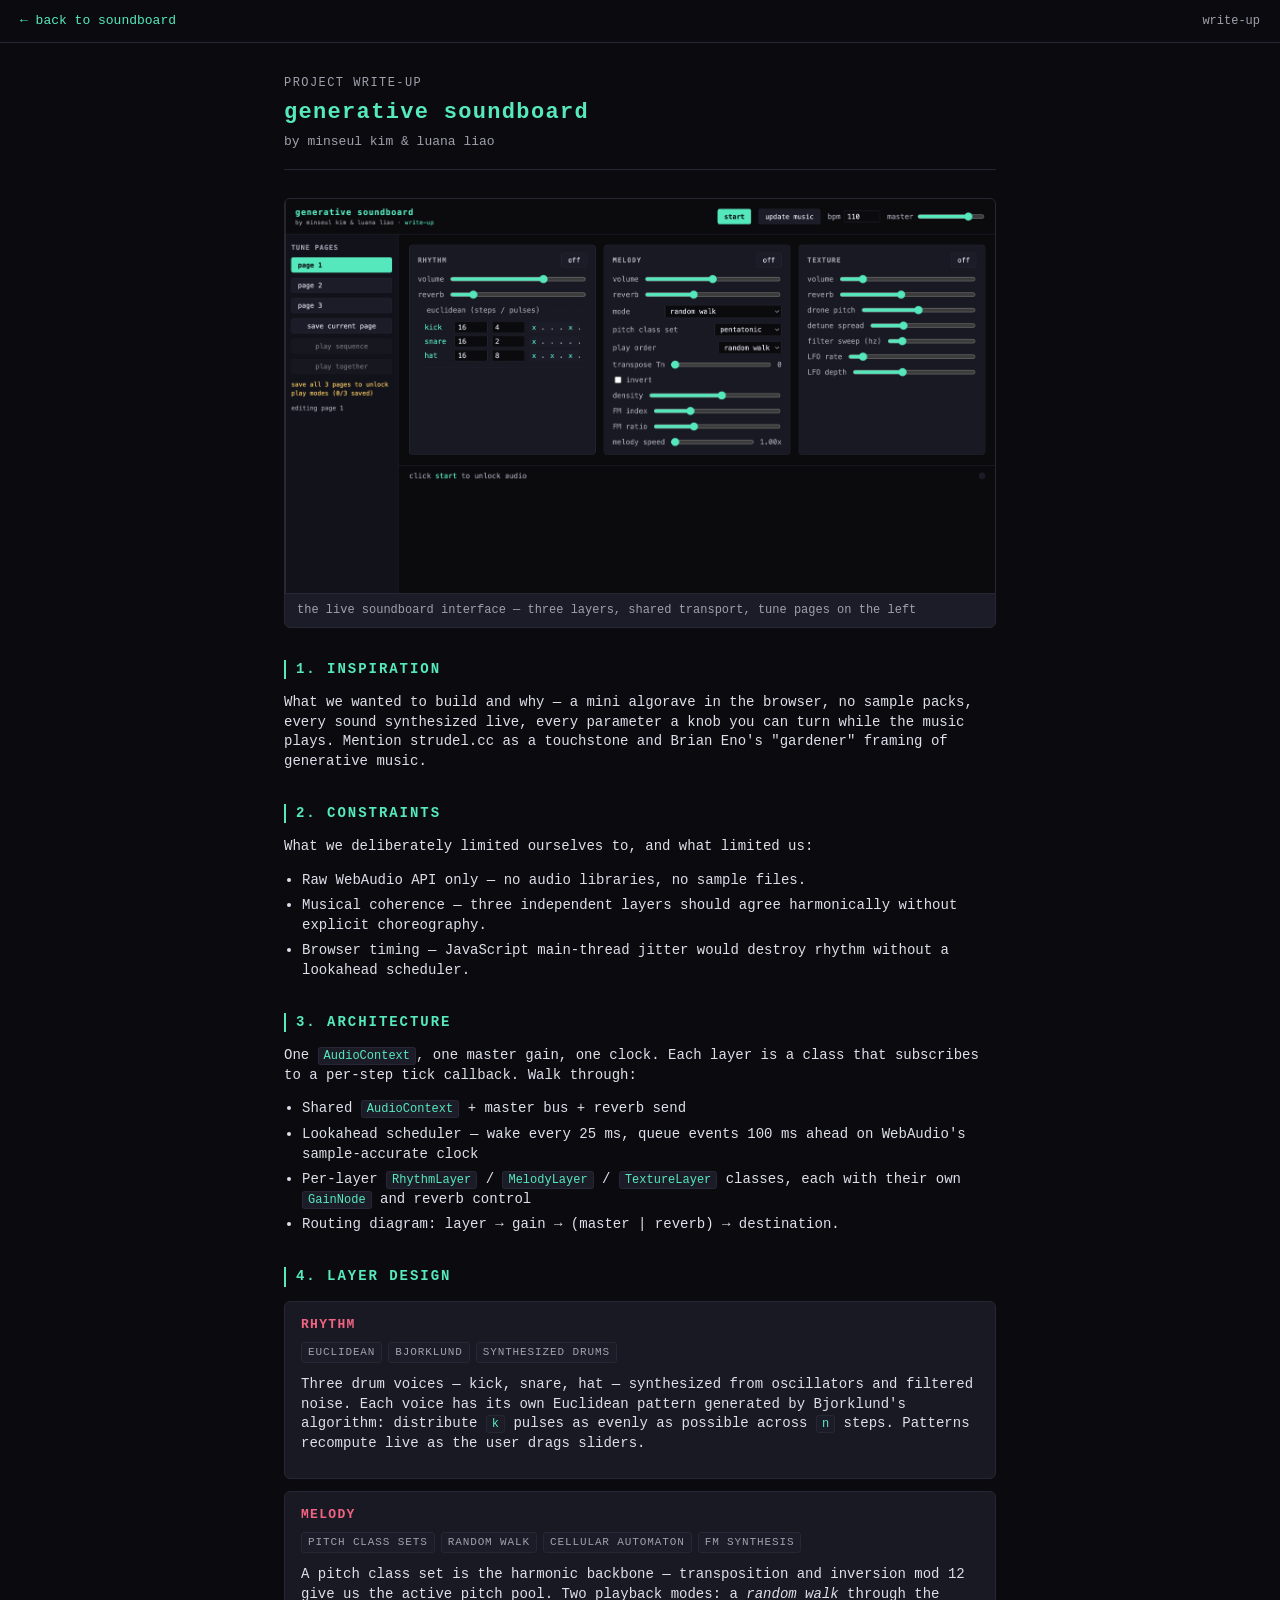
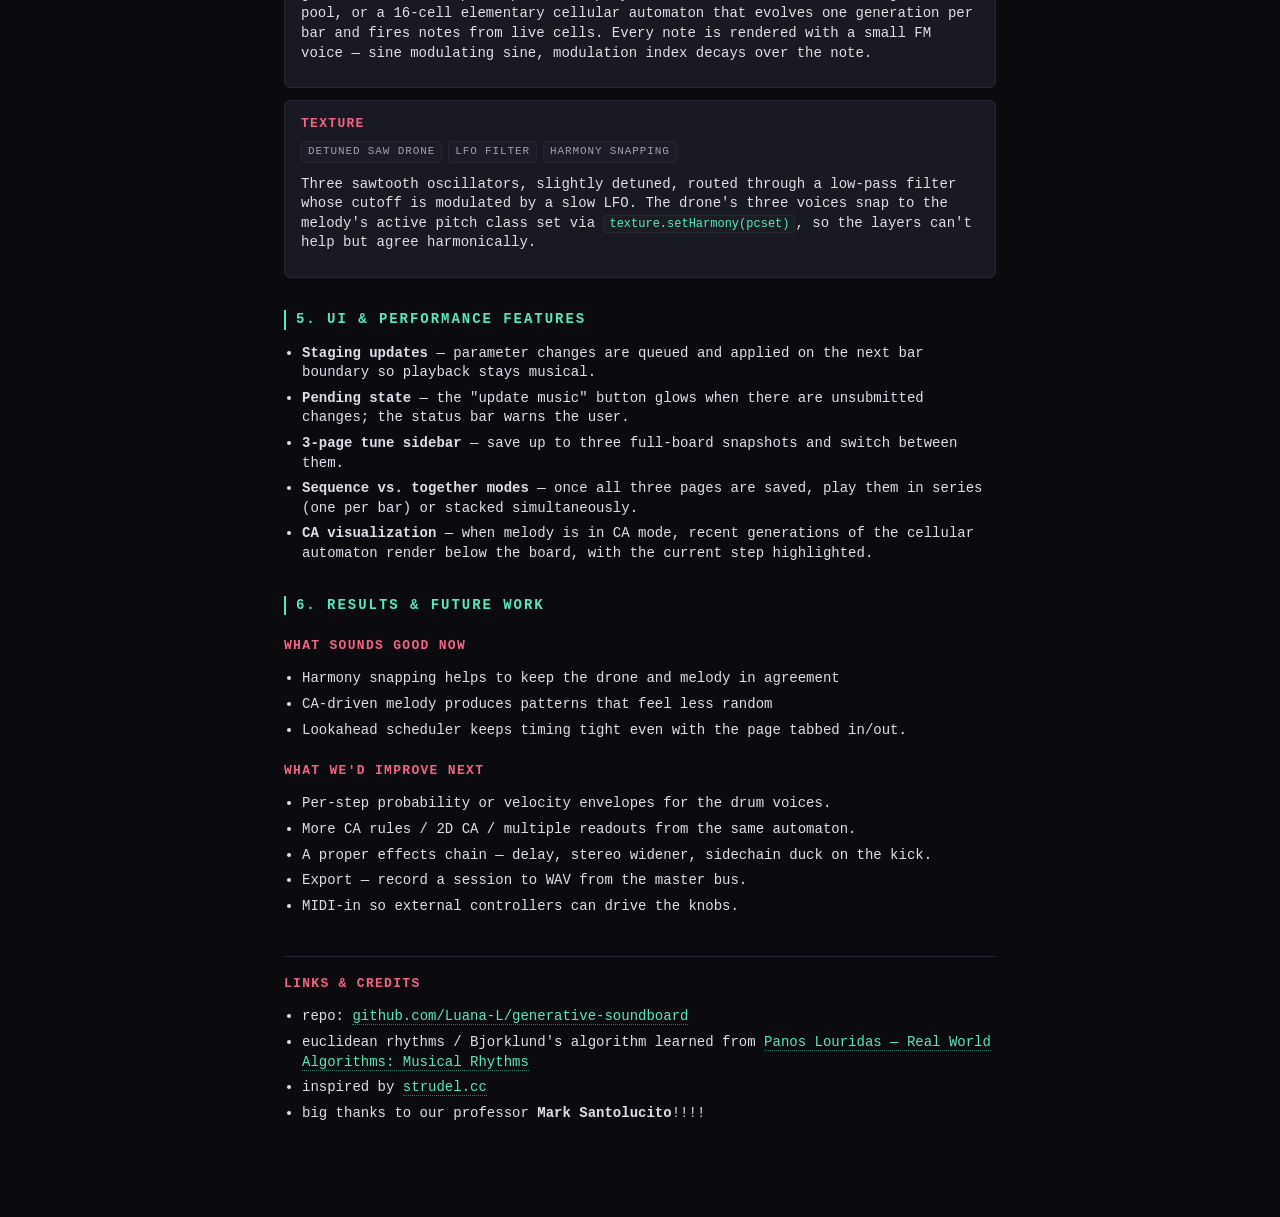
==== blog.html @ ae6f9047 "initial blog post and linking to page" ====
<!DOCTYPE html>
<html lang="en">
  <head>
    <meta charset="UTF-8" />
    <meta name="viewport" content="width=device-width, initial-scale=1.0" />
    <title>generative soundboard — write-up</title>
    <link rel="stylesheet" href="styles.css" />
    <style>
      .post {
        max-width: 760px;
        margin: 0 auto;
        padding: 32px 24px 80px;
      }

      .post-head {
        border-bottom: 1px solid var(--line);
        padding-bottom: 18px;
        margin-bottom: 28px;
      }

      .post-head .kicker {
        color: var(--ink-dim);
        font-size: 12px;
        text-transform: uppercase;
        letter-spacing: 0.12em;
      }

      .post-head h1 {
        margin: 6px 0 4px;
        font-size: 22px;
        color: var(--accent);
        text-transform: lowercase;
        letter-spacing: 0.06em;
      }

      .post-head .byline {
        color: var(--ink-dim);
        font-size: 13px;
      }

      .post-nav {
        display: flex;
        justify-content: space-between;
        align-items: center;
        padding: 12px 20px;
        border-bottom: 1px solid var(--line);
      }

      .post-nav a {
        color: var(--accent);
        text-decoration: none;
        font-size: 13px;
      }

      .post-nav a:hover { text-decoration: underline; }

      .post section {
        margin: 32px 0;
      }

      .post h2 {
        font-size: 14px;
        text-transform: uppercase;
        letter-spacing: 0.14em;
        color: var(--accent);
        border-left: 2px solid var(--accent);
        padding-left: 10px;
        margin: 0 0 14px;
      }

      .post h3 {
        font-size: 13px;
        color: var(--accent-2);
        text-transform: uppercase;
        letter-spacing: 0.1em;
        margin: 22px 0 8px;
      }

      .post p {
        color: var(--ink);
        margin: 10px 0;
      }

      .post ul {
        padding-left: 18px;
        color: var(--ink);
      }

      .post li {
        margin: 6px 0;
      }

      .post code {
        background: var(--panel-2);
        border: 1px solid var(--line);
        border-radius: 3px;
        padding: 1px 5px;
        font-size: 12px;
        color: var(--accent);
      }

      .post a {
        color: var(--accent);
        text-decoration: none;
        border-bottom: 1px dotted color-mix(in srgb, var(--accent) 50%, transparent);
        transition: color 120ms ease, border-color 120ms ease;
      }

      .post a:hover {
        color: var(--accent-2);
        border-bottom-color: var(--accent-2);
      }

      .post a:visited {
        color: var(--accent);
      }

      figure.screenshot {
        margin: 24px 0;
        border: 1px solid var(--line);
        border-radius: 6px;
        overflow: hidden;
        background: var(--panel-2);
      }

      figure.screenshot img {
        display: block;
        width: 100%;
        height: auto;
      }

      figure.screenshot figcaption {
        padding: 8px 12px;
        color: var(--ink-dim);
        font-size: 12px;
        border-top: 1px solid var(--line);
      }

      .layer-block {
        background: var(--panel);
        border: 1px solid var(--line);
        border-radius: 6px;
        padding: 14px 16px;
        margin: 12px 0;
      }

      .layer-block h3 {
        margin-top: 0;
      }

      .tag-row {
        display: flex;
        flex-wrap: wrap;
        gap: 6px;
        margin: 8px 0 12px;
      }

      .tag {
        font-size: 11px;
        text-transform: uppercase;
        letter-spacing: 0.08em;
        color: var(--ink-dim);
        background: var(--panel-2);
        border: 1px solid var(--line);
        border-radius: 3px;
        padding: 2px 6px;
      }
    </style>
  </head>
  <body>
    <nav class="post-nav">
      <a href="index.html">&larr; back to soundboard</a>
      <span class="kicker" style="color: var(--ink-dim); font-size: 12px;">write-up</span>
    </nav>

    <article class="post">
      <header class="post-head">
        <div class="kicker">project write-up</div>
        <h1>generative soundboard</h1>
        <div class="byline">
          by minseul kim &amp; luana liao
        </div>
      </header>

      <figure class="screenshot">
        <img src="board.png" alt="screenshot of the generative soundboard interface" />
        <figcaption>the live soundboard interface — three layers, shared transport, tune pages on the left</figcaption>
      </figure>

      <section>
        <h2>1. Inspiration</h2>
        <p>
          What we wanted to build and why — a mini algorave in the browser, no
          sample packs, every sound synthesized live, every parameter a knob you
          can turn while the music plays. Mention strudel.cc as a touchstone and
          Brian Eno's "gardener" framing of generative music.
        </p>
      </section>

      <section>
        <h2>2. Constraints</h2>
        <p>
          What we deliberately limited ourselves to, and what limited us:
        </p>
        <ul>
          <li>Raw WebAudio API only — no audio libraries, no sample files.</li>
          <li>Musical coherence — three independent layers should agree harmonically without explicit choreography.</li>
          <li>Browser timing — JavaScript main-thread jitter would destroy rhythm without a lookahead scheduler.</li>
        </ul>
      </section>

      <section>
        <h2>3. Architecture</h2>
        <p>
          One <code>AudioContext</code>, one master gain, one clock. Each layer
          is a class that subscribes to a per-step tick callback. Walk through:
        </p>
        <ul>
          <li>Shared <code>AudioContext</code> + master bus + reverb send</li>
          <li>Lookahead scheduler — wake every 25 ms, queue events 100 ms ahead on WebAudio's sample-accurate clock</li>
          <li>Per-layer <code>RhythmLayer</code> / <code>MelodyLayer</code> / <code>TextureLayer</code> classes, each with their own <code>GainNode</code> and reverb control</li>
          <li>Routing diagram: layer → gain → (master | reverb) → destination.</li>
        </ul>
      </section>

      <section>
        <h2>4. Layer design</h2>

        <div class="layer-block">
          <h3>rhythm</h3>
          <div class="tag-row">
            <span class="tag">euclidean</span>
            <span class="tag">bjorklund</span>
            <span class="tag">synthesized drums</span>
          </div>
          <p>
            Three drum voices — kick, snare, hat — synthesized from oscillators
            and filtered noise. Each voice has its own Euclidean pattern
            generated by Bjorklund's algorithm: distribute <code>k</code> pulses
            as evenly as possible across <code>n</code> steps. Patterns recompute
            live as the user drags sliders.
          </p>
        </div>

        <div class="layer-block">
          <h3>melody</h3>
          <div class="tag-row">
            <span class="tag">pitch class sets</span>
            <span class="tag">random walk</span>
            <span class="tag">cellular automaton</span>
            <span class="tag">FM synthesis</span>
          </div>
          <p>
            A pitch class set is the harmonic backbone — transposition and
            inversion mod 12 give us the active pitch pool. Two playback modes:
            a <em>random walk</em> through the pool, or a 16-cell elementary
            cellular automaton that evolves one generation per bar and fires
            notes from live cells. Every note is rendered with a small FM
            voice — sine modulating sine, modulation index decays over the note.
          </p>
        </div>

        <div class="layer-block">
          <h3>texture</h3>
          <div class="tag-row">
            <span class="tag">detuned saw drone</span>
            <span class="tag">LFO filter</span>
            <span class="tag">harmony snapping</span>
          </div>
          <p>
            Three sawtooth oscillators, slightly detuned, routed through a
            low-pass filter whose cutoff is modulated by a slow LFO. The drone's
            three voices snap to the melody's active pitch class set via
            <code>texture.setHarmony(pcset)</code>, so the layers can't help but
            agree harmonically.
          </p>
        </div>
      </section>

      <section>
        <h2>5. UI &amp; performance features</h2>
        <ul>
          <li><strong>Staging updates</strong> — parameter changes are queued and applied on the next bar boundary so playback stays musical.</li>
          <li><strong>Pending state</strong> — the "update music" button glows when there are unsubmitted changes; the status bar warns the user.</li>
          <li><strong>3-page tune sidebar</strong> — save up to three full-board snapshots and switch between them.</li>
          <li><strong>Sequence vs. together modes</strong> — once all three pages are saved, play them in series (one per bar) or stacked simultaneously.</li>
          <li><strong>CA visualization</strong> — when melody is in CA mode, recent generations of the cellular automaton render below the board, with the current step highlighted.</li>
        </ul>
      </section>

      <section>
        <h2>6. Results &amp; future work</h2>

        <h3>What sounds good now</h3>
        <ul>
          <li>Harmony snapping helps to keep the drone and melody in agreement</li>
          <li>CA-driven melody produces patterns that feel less random</li>
          <li>Lookahead scheduler keeps timing tight even with the page tabbed in/out.</li>
        </ul>

        <h3>What we'd improve next</h3>
        <ul>
          <li>Per-step probability or velocity envelopes for the drum voices.</li>
          <li>More CA rules / 2D CA / multiple readouts from the same automaton.</li>
          <li>A proper effects chain — delay, stereo widener, sidechain duck on the kick.</li>
          <li>Export — record a session to WAV from the master bus.</li>
          <li>MIDI-in so external controllers can drive the knobs.</li>
        </ul>
      </section>

      <footer class="post-head" style="border-bottom: 0; border-top: 1px solid var(--line); padding: 18px 0 0; margin: 40px 0 0;">
        <h3 style="margin-top: 0;">links &amp; credits</h3>
        <ul>
          <li>
            repo:
            <a href="https://github.com/Luana-L/generative-soundboard" target="_blank" rel="noopener">github.com/Luana-L/generative-soundboard</a>
          </li>
          <li>
            euclidean rhythms / Bjorklund's algorithm learned from
            <a href="https://louridas.github.io/rwa/assignments/musical-rhythms/" target="_blank" rel="noopener">Panos Louridas — Real World Algorithms: Musical Rhythms</a>
          </li>
          <li>
            inspired by
            <a href="https://strudel.cc/" target="_blank" rel="noopener">strudel.cc</a>
          </li>
          <li>
            big thanks to our professor <strong>Mark Santolucito</strong>!!!!
          </li>
        </ul>
      </footer>
    </article>
  </body>
</html>
---- styles.css ----
:root {
  --bg: #0b0b0f;
  --panel: #191923;
  --panel-2: #1c1c28;
  --ink: #dfdfec;
  --ink-dim: #a0a0ae;
  --accent: #56e9bd;
  --accent-2: #f26483;
  --warn: #f3c865;
  --line: #262634;
}

* { box-sizing: border-box; }

html, body {
  margin: 0;
  background: var(--bg);
  color: var(--ink);
  font-family: ui-monospace, SFMono-Regular, Menlo, Consolas, monospace;
  font-size: 14px;
  line-height: 1.4;
}

.topbar {
  display: flex;
  align-items: center;
  justify-content: space-between;
  padding: 14px 20px;
  border-bottom: 1px solid var(--line);
}

.topbar h1 {
  margin: 0;
  font-size: 16px;
  letter-spacing: 0.08em;
  text-transform: lowercase;
  color: var(--accent);
}

.title-block {
  display: flex;
  flex-direction: column;
  gap: 2px;
}

.credits {
  margin: 0;
  font-size: 11px;
  color: var(--ink-dim);
  letter-spacing: 0.04em;
}

.credits a {
  color: var(--accent);
  text-decoration: none;
}

.credits a:hover {
  text-decoration: underline;
}

.transport {
  display: flex;
  gap: 14px;
  align-items: center;
}

.transport label {
  display: inline-flex;
  align-items: center;
  gap: 6px;
  color: var(--ink-dim);
}

.transport input[type="number"] {
  width: 70px;
}

button {
  background: var(--panel-2);
  color: var(--ink);
  border: 1px solid var(--line);
  border-radius: 4px;
  padding: 6px 12px;
  font-family: inherit;
  font-size: 13px;
  cursor: pointer;
}

button:hover { border-color: var(--accent); }

button:disabled {
  opacity: 0.45;
  cursor: not-allowed;
  filter: saturate(0.6);
}

button.primary {
  background: var(--accent);
  color: #0b0b10;
  border-color: var(--accent);
  font-weight: 700;
}

button.primary.running {
  background: var(--accent-2);
  border-color: var(--accent-2);
}

button.inline-action {
  align-self: flex-start;
  background: color-mix(in srgb, var(--accent) 20%, var(--panel-2));
}

input[type="number"], select {
  background: var(--bg);
  color: var(--ink);
  border: 1px solid var(--line);
  border-radius: 3px;
  padding: 3px 6px;
  font-family: inherit;
}

input[type="range"] {
  accent-color: var(--accent);
}

.board {
  display: grid;
  grid-template-columns: repeat(auto-fit, minmax(320px, 1fr));
  gap: 16px;
  padding: 20px;
}

.layer {
  background: var(--panel);
  border: 1px solid var(--line);
  border-radius: 6px;
  padding: 14px 16px;
  display: flex;
  flex-direction: column;
  gap: 12px;
}

.layer.active {
  border-color: var(--accent);
  box-shadow: 0 0 0 1px var(--accent) inset;
}

.layer-head {
  display: flex;
  align-items: center;
  justify-content: space-between;
}

.layer-head h2 {
  margin: 0;
  font-size: 13px;
  letter-spacing: 0.12em;
  text-transform: uppercase;
  color: var(--ink-dim);
}

.toggle[aria-pressed="true"] {
  background: var(--accent);
  color: #0b0b10;
  border-color: var(--accent);
}

.controls {
  display: flex;
  flex-direction: column;
  gap: 10px;
}

.controls label {
  display: flex;
  align-items: center;
  justify-content: space-between;
  gap: 10px;
  color: var(--ink-dim);
}

.controls label input[type="range"] {
  flex: 1;
}

.controls label.check {
  justify-content: flex-start;
  gap: 6px;
}

.euclid {
  border: 1px dashed var(--line);
  border-radius: 4px;
  padding: 8px 10px;
}

.euclid legend {
  color: var(--ink-dim);
  padding: 0 4px;
}

.track {
  display: grid;
  grid-template-columns: 50px 64px 64px 1fr;
  gap: 8px;
  align-items: center;
  margin: 4px 0;
}

.tname { color: var(--accent); }

.pattern {
  font-family: inherit;
  font-size: 13px;
  letter-spacing: 1px;
  color: var(--ink);
  background: var(--panel-2);
  padding: 2px 6px;
  border-radius: 3px;
  overflow-x: auto;
  white-space: nowrap;
}

.pattern .on { color: var(--accent); }
.pattern .off { color: var(--ink-dim); }
.pattern .now { color: var(--accent-2); font-weight: 700; }

/* ---- Cellular Automata Visualization ---- */
.ca-history {
  padding: 16px 20px 24px;
  border-top: 1px solid var(--line);
  display: flex;
  flex-direction: column;
  gap: 10px;
  align-items: center;
}

.ca-history[hidden] {
  display: none;
}

.ca-grid {
  width: min(560px, 100%);
  display: flex;
  flex-direction: column;
  gap: 2px;
}

.ca-row {
  display: grid;
  grid-template-columns: repeat(16, 1fr);
  gap: 2px;
}

.ca-cell {
  aspect-ratio: 1;
  background: var(--panel-2);
  border-radius: 2px;
}

.ca-cell.on {
  background: var(--accent);
}

.ca-row.current .ca-cell {
  outline: 1px solid color-mix(in srgb, var(--accent) 35%, transparent);
}

.ca-row.current .ca-cell.on {
  background: var(--accent);
  box-shadow: 0 0 6px color-mix(in srgb, var(--accent) 60%, transparent);
}

/* Cells in the currently-playing quarter: empty cells get a pink outline,
   alive (firing) cells get a pink fill with a stronger glow. */
.ca-cell.now {
  outline: 1.5px solid var(--accent-2);
  outline-offset: -1px;
}

.ca-row.current .ca-cell.now.on {
  background: var(--accent-2);
  box-shadow: 0 0 10px color-mix(in srgb, var(--accent-2) 80%, transparent);
}

.app-layout {
  display: grid;
  grid-template-columns: 220px 1fr;
  min-height: calc(100vh - 60px);
}

.tune-sidebar {
  border-right: 1px solid var(--line);
  padding: 16px 12px;
  background: #12121a;
  display: flex;
  flex-direction: column;
  gap: 10px;
}

.tune-sidebar h3 {
  margin: 0;
  color: var(--ink-dim);
  font-size: 13px;
  text-transform: uppercase;
  letter-spacing: 0.1em;
}

.tune-tab {
  text-align: left;
  width: 100%;
}

.tune-tab.active {
  background: var(--accent);
  border-color: var(--accent);
  color: #0b0b10;
  font-weight: 700;
}

.workspace {
  min-width: 0;
}

#tune-status {
  margin: 2px 0 0;
  color: var(--ink-dim);
  font-size: 12px;
}

#tune-save-note {
  margin: 2px 0 0;
  color: var(--warn);
  font-size: 12px;
}

@media (max-width: 760px) {
  .app-layout {
    grid-template-columns: 1fr;
  }

  .tune-sidebar {
    border-right: 0;
    border-bottom: 1px solid var(--line);
  }
}

.status {
  display: flex;
  align-items: center;
  justify-content: space-between;
  padding: 10px 20px;
  border-top: 1px solid var(--line);
  color: var(--ink-dim);
}

.status em { color: var(--accent); font-style: normal; }

.beat {
  width: 12px;
  height: 12px;
  border-radius: 50%;
  background: var(--panel-2);
  border: 1px solid var(--line);
  transition: background 80ms linear;
}

.beat.pulse { background: var(--accent); }

/* ---- Pending-change indicator ---- */
#update-music.pending {
  background: var(--warn);
  color: #0b0b10;
  border-color: var(--warn);
  font-weight: 700;
  animation: pending-pulse 1.1s ease-in-out infinite;
}

@keyframes pending-pulse {
  0%, 100% { box-shadow: 0 0 0 0 rgba(243, 200, 101, 0.55); }
  50%      { box-shadow: 0 0 0 6px rgba(243, 200, 101, 0); }
}

body.pending .status {
  background: rgba(243, 200, 101, 0.08);
  color: var(--warn);
  border-top-color: var(--warn);
}

body.pending #status-text::before {
  content: "⚠ ";
  color: var(--warn);
}

body.pending #status-text em {
  color: var(--warn);
  font-weight: 700;
}
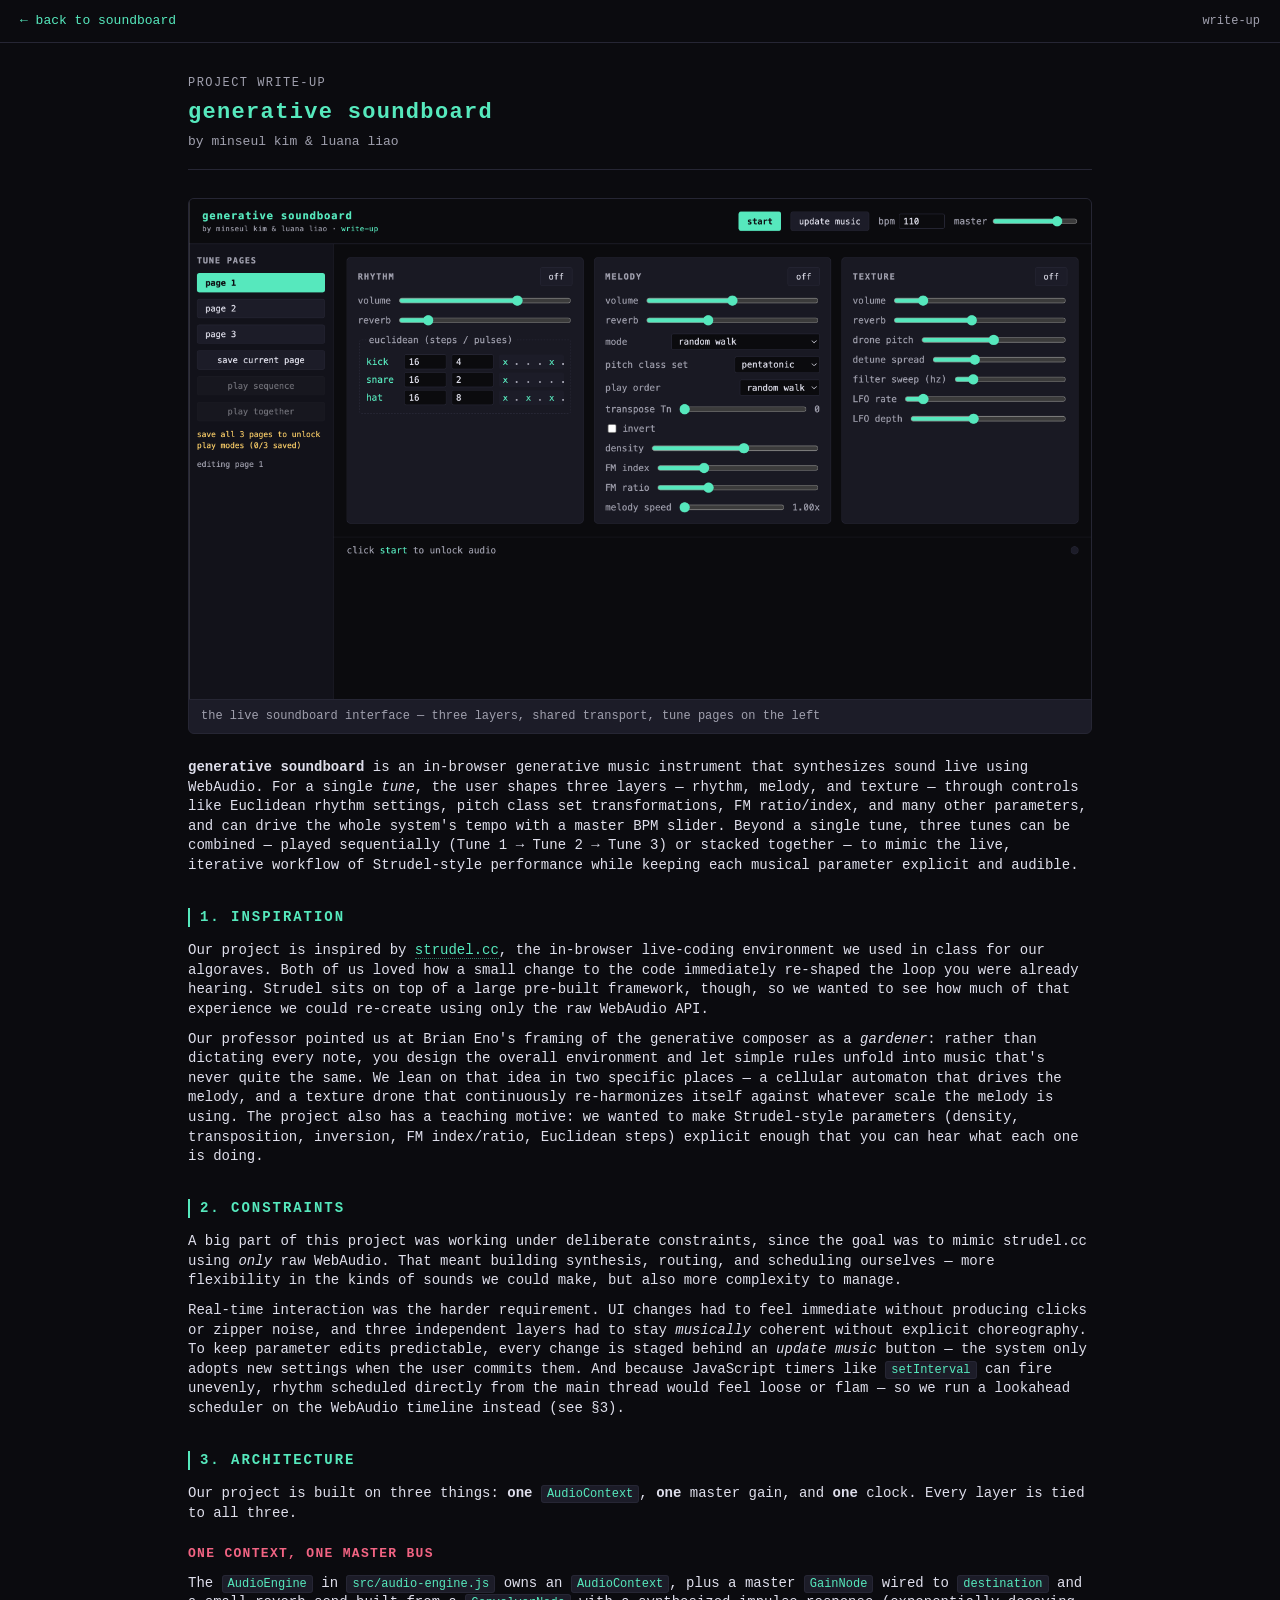
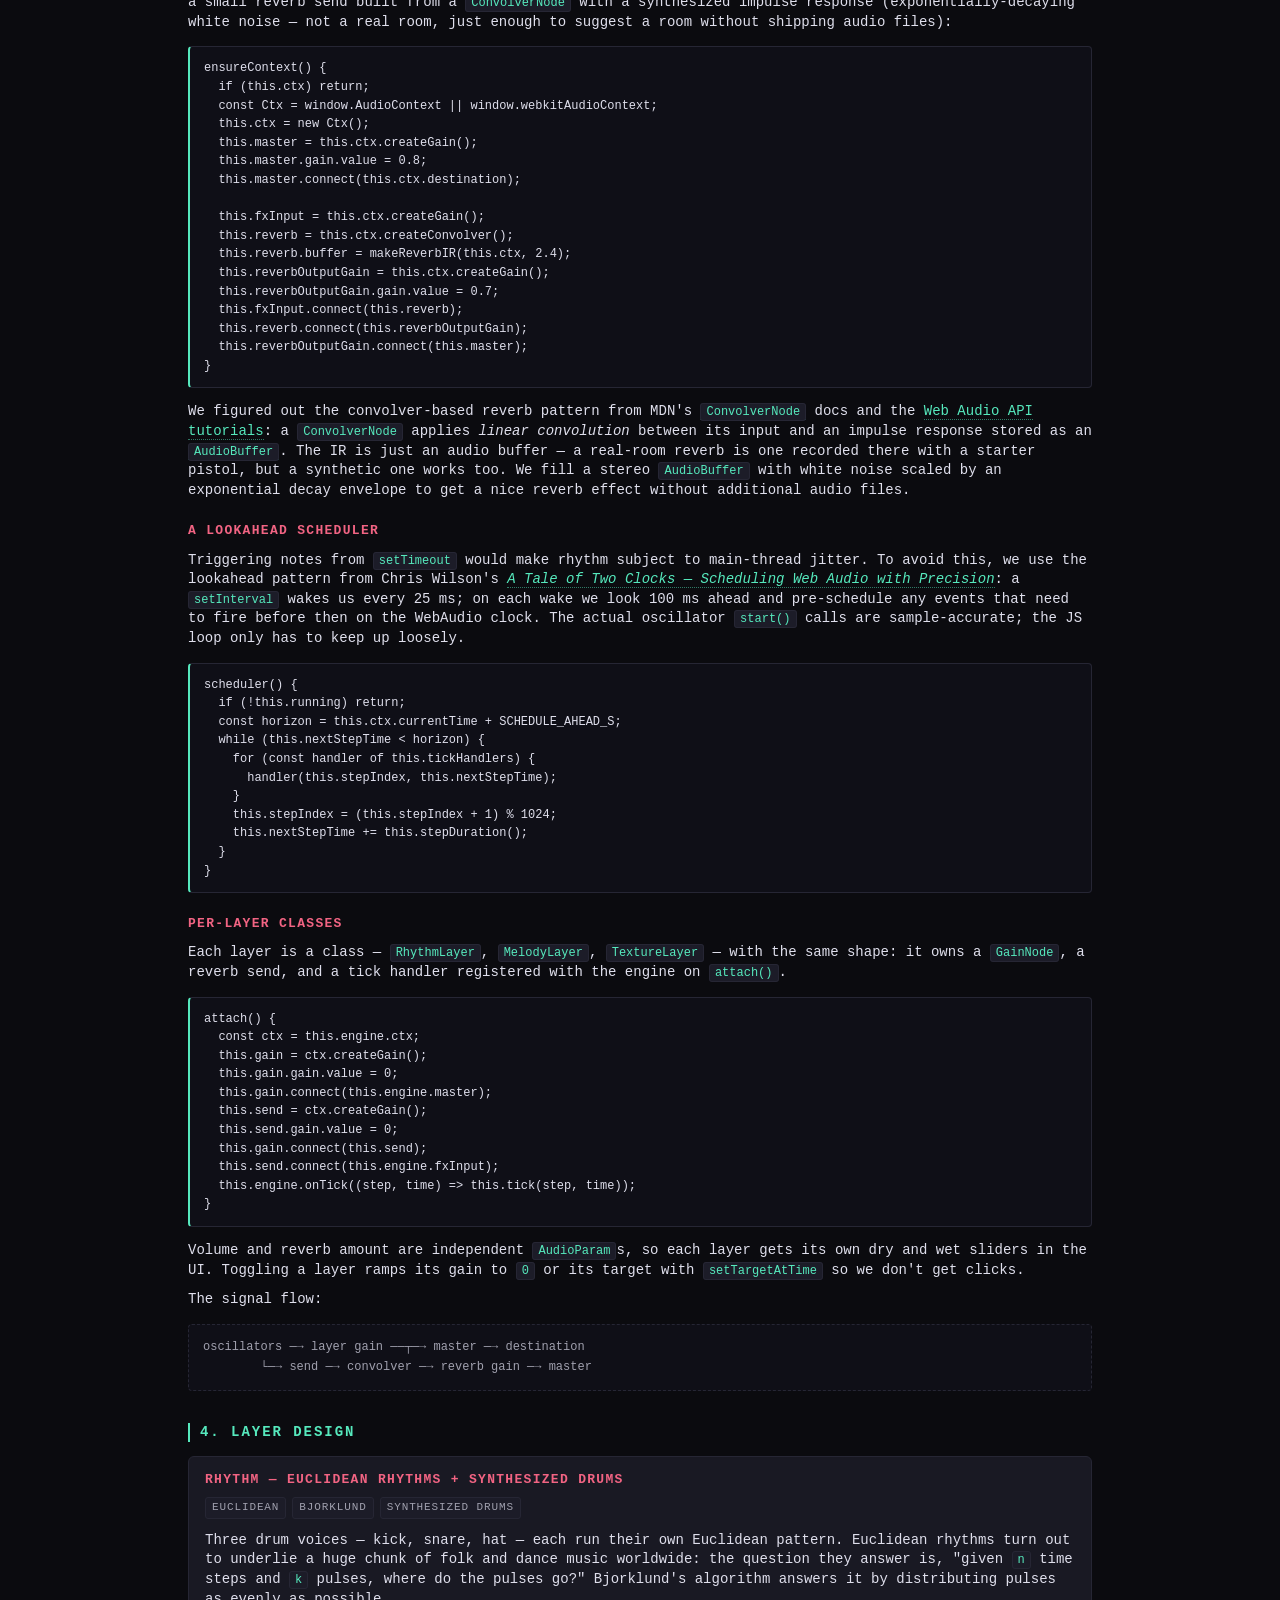
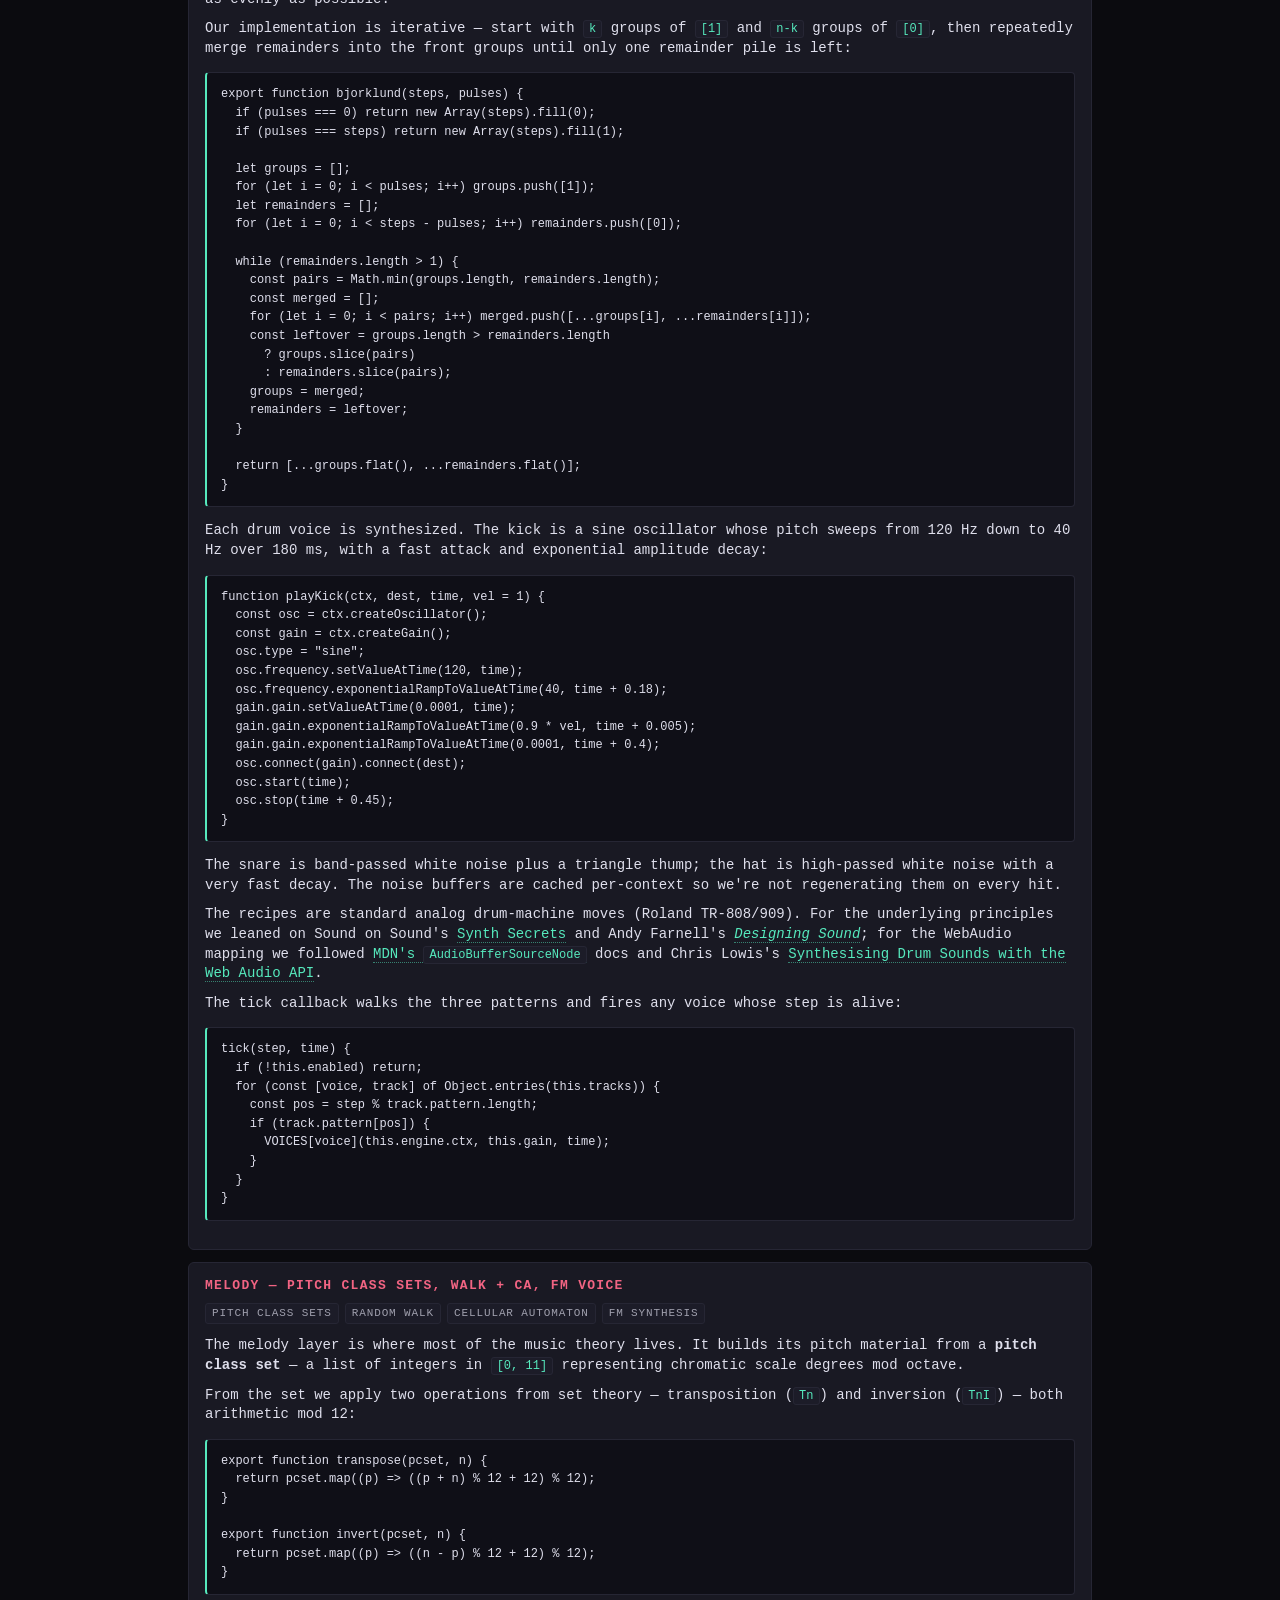
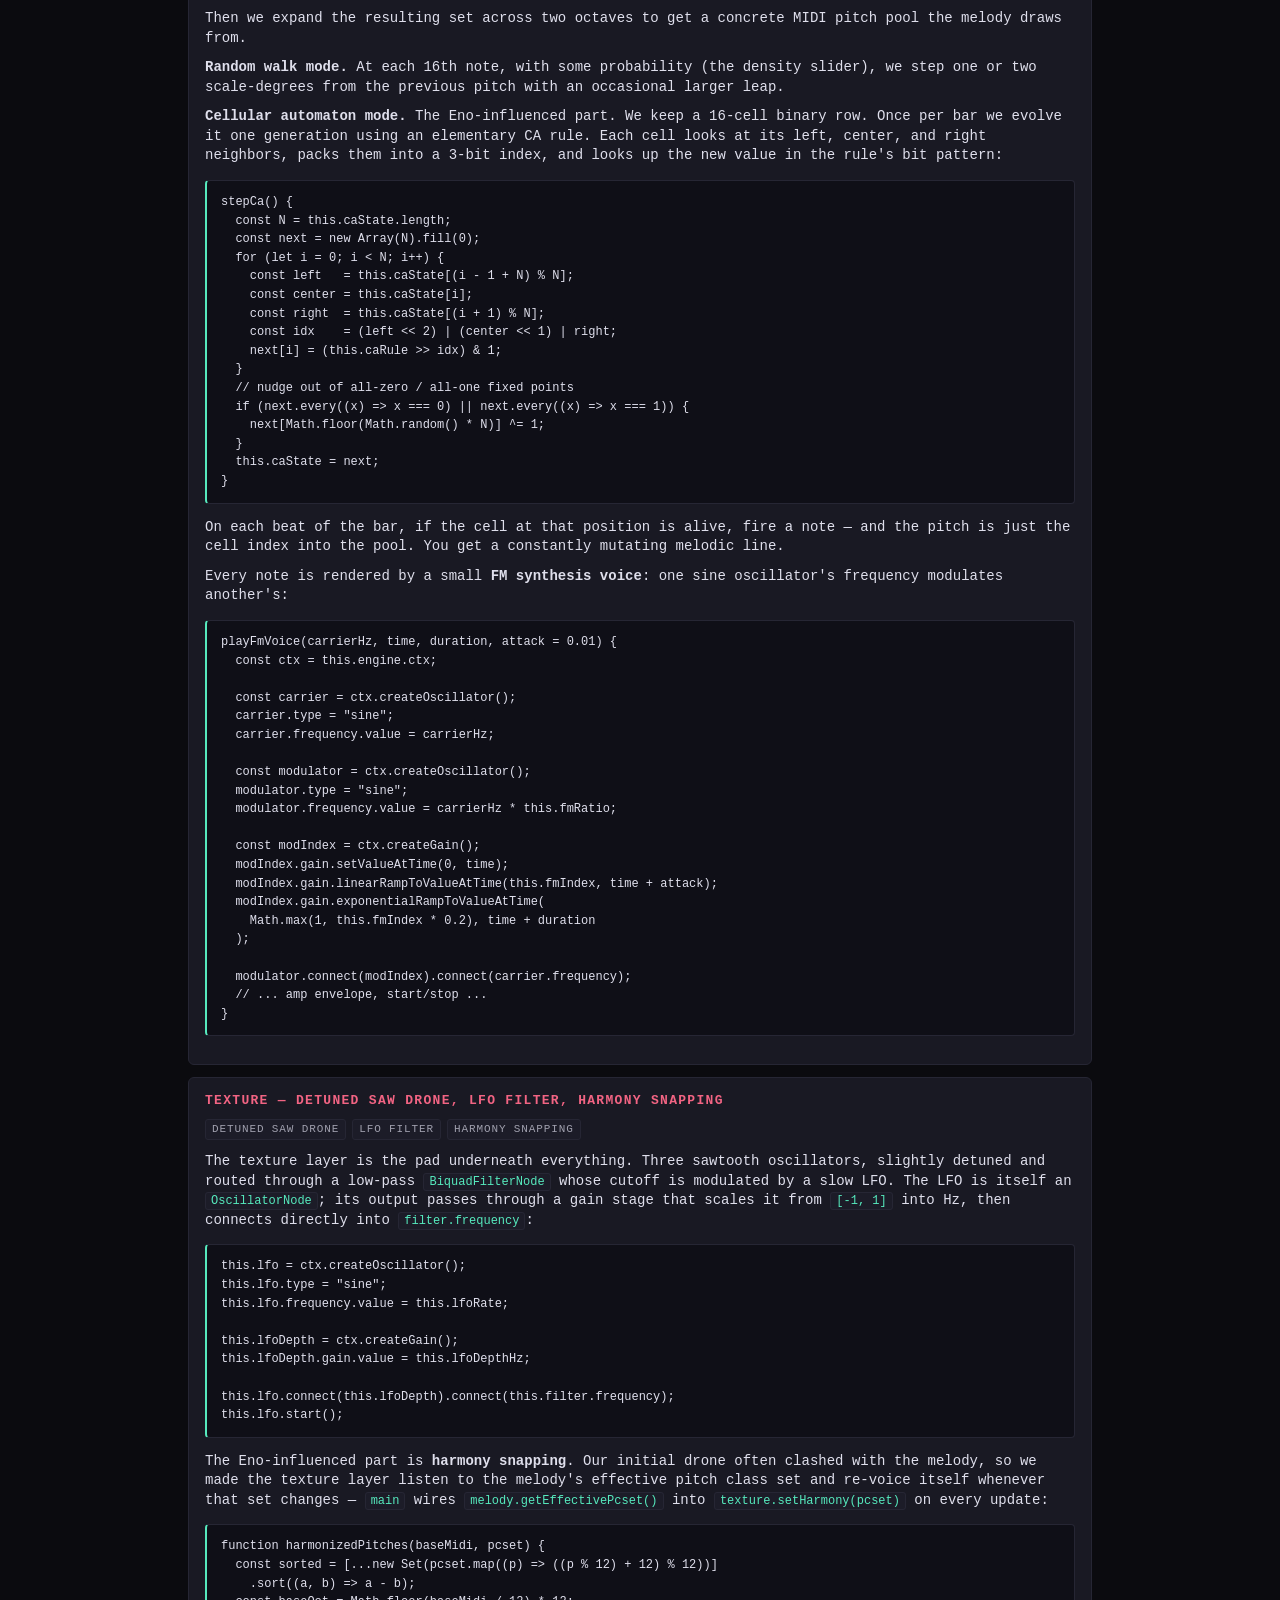
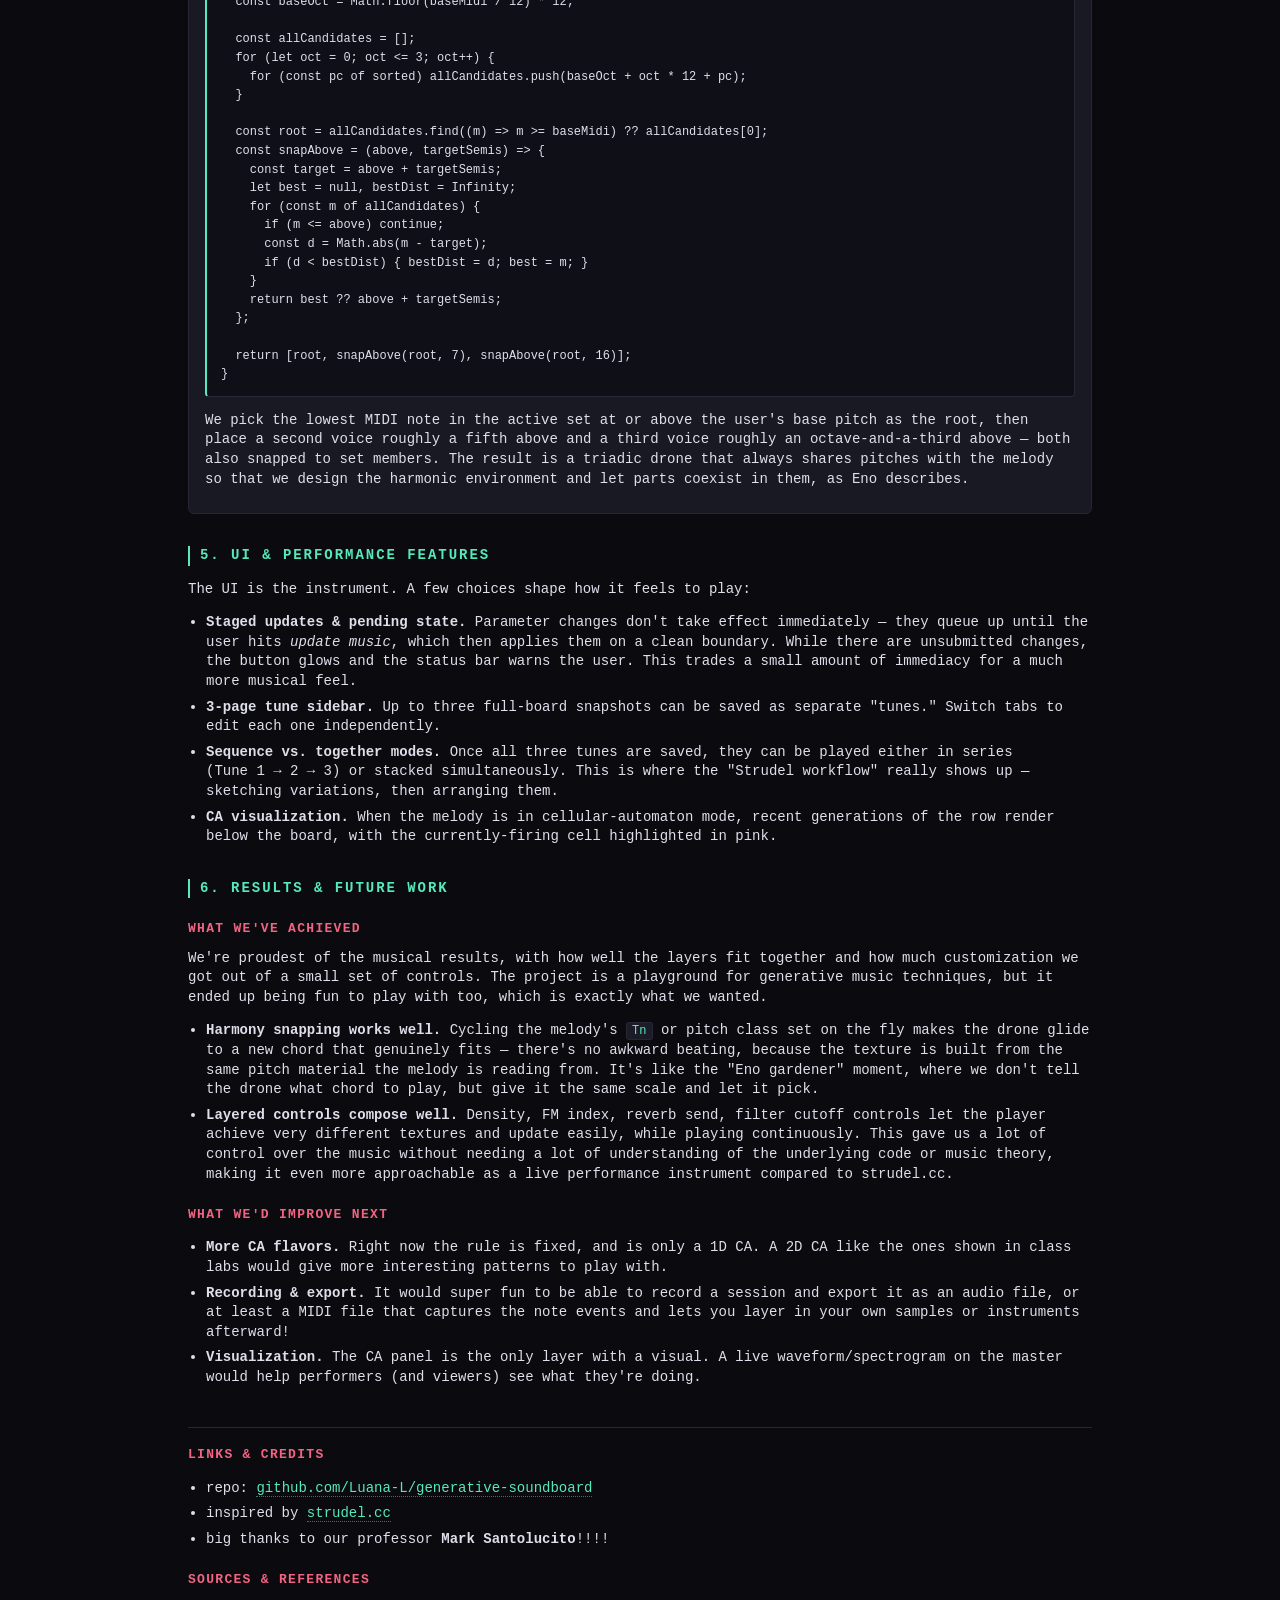
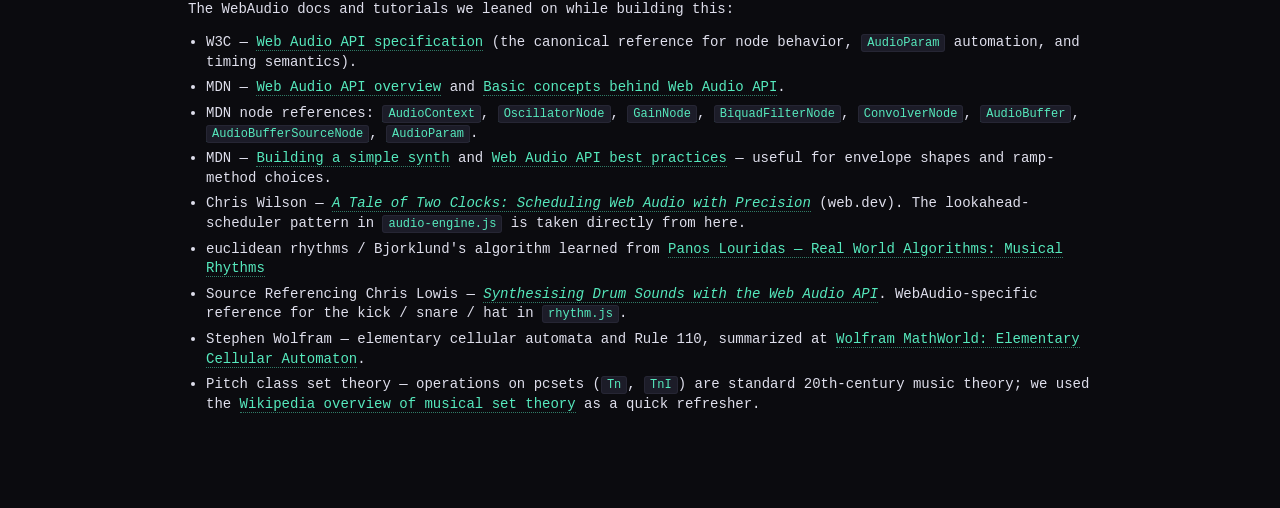
==== commit e3ecb860: "rendering minseul and my write up for blog in html" ====
--- a/blog.html
+++ b/blog.html
@@ -1,333 +1,829 @@
 <!DOCTYPE html>
 <html lang="en">
-  <head>
-    <meta charset="UTF-8" />
-    <meta name="viewport" content="width=device-width, initial-scale=1.0" />
-    <title>generative soundboard — write-up</title>
-    <link rel="stylesheet" href="styles.css" />
-    <style>
-      .post {
-        max-width: 760px;
-        margin: 0 auto;
-        padding: 32px 24px 80px;
-      }
-
-      .post-head {
-        border-bottom: 1px solid var(--line);
-        padding-bottom: 18px;
-        margin-bottom: 28px;
-      }
-
-      .post-head .kicker {
-        color: var(--ink-dim);
-        font-size: 12px;
-        text-transform: uppercase;
-        letter-spacing: 0.12em;
-      }
-
-      .post-head h1 {
-        margin: 6px 0 4px;
-        font-size: 22px;
-        color: var(--accent);
-        text-transform: lowercase;
-        letter-spacing: 0.06em;
-      }
-
-      .post-head .byline {
-        color: var(--ink-dim);
-        font-size: 13px;
-      }
-
-      .post-nav {
-        display: flex;
-        justify-content: space-between;
-        align-items: center;
-        padding: 12px 20px;
-        border-bottom: 1px solid var(--line);
-      }
-
-      .post-nav a {
-        color: var(--accent);
-        text-decoration: none;
-        font-size: 13px;
-      }
-
-      .post-nav a:hover { text-decoration: underline; }
-
-      .post section {
-        margin: 32px 0;
-      }
-
-      .post h2 {
-        font-size: 14px;
-        text-transform: uppercase;
-        letter-spacing: 0.14em;
-        color: var(--accent);
-        border-left: 2px solid var(--accent);
-        padding-left: 10px;
-        margin: 0 0 14px;
-      }
-
-      .post h3 {
-        font-size: 13px;
-        color: var(--accent-2);
-        text-transform: uppercase;
-        letter-spacing: 0.1em;
-        margin: 22px 0 8px;
-      }
-
-      .post p {
-        color: var(--ink);
-        margin: 10px 0;
-      }
-
-      .post ul {
-        padding-left: 18px;
-        color: var(--ink);
-      }
-
-      .post li {
-        margin: 6px 0;
-      }
-
-      .post code {
-        background: var(--panel-2);
-        border: 1px solid var(--line);
-        border-radius: 3px;
-        padding: 1px 5px;
-        font-size: 12px;
-        color: var(--accent);
-      }
-
-      .post a {
-        color: var(--accent);
-        text-decoration: none;
-        border-bottom: 1px dotted color-mix(in srgb, var(--accent) 50%, transparent);
-        transition: color 120ms ease, border-color 120ms ease;
-      }
-
-      .post a:hover {
-        color: var(--accent-2);
-        border-bottom-color: var(--accent-2);
-      }
-
-      .post a:visited {
-        color: var(--accent);
-      }
-
-      figure.screenshot {
-        margin: 24px 0;
-        border: 1px solid var(--line);
-        border-radius: 6px;
-        overflow: hidden;
-        background: var(--panel-2);
-      }
-
-      figure.screenshot img {
-        display: block;
-        width: 100%;
-        height: auto;
-      }
-
-      figure.screenshot figcaption {
-        padding: 8px 12px;
-        color: var(--ink-dim);
-        font-size: 12px;
-        border-top: 1px solid var(--line);
-      }
-
-      .layer-block {
-        background: var(--panel);
-        border: 1px solid var(--line);
-        border-radius: 6px;
-        padding: 14px 16px;
-        margin: 12px 0;
-      }
-
-      .layer-block h3 {
-        margin-top: 0;
-      }
-
-      .tag-row {
-        display: flex;
-        flex-wrap: wrap;
-        gap: 6px;
-        margin: 8px 0 12px;
-      }
-
-      .tag {
-        font-size: 11px;
-        text-transform: uppercase;
-        letter-spacing: 0.08em;
-        color: var(--ink-dim);
-        background: var(--panel-2);
-        border: 1px solid var(--line);
-        border-radius: 3px;
-        padding: 2px 6px;
-      }
-    </style>
-  </head>
-  <body>
-    <nav class="post-nav">
-      <a href="index.html">&larr; back to soundboard</a>
-      <span class="kicker" style="color: var(--ink-dim); font-size: 12px;">write-up</span>
-    </nav>
-
-    <article class="post">
-      <header class="post-head">
-        <div class="kicker">project write-up</div>
-        <h1>generative soundboard</h1>
-        <div class="byline">
-          by minseul kim &amp; luana liao
+
+<head>
+  <meta charset="UTF-8" />
+  <meta name="viewport" content="width=device-width, initial-scale=1.0" />
+  <title>generative soundboard — write-up</title>
+  <link rel="stylesheet" href="styles.css" />
+  <style>
+    .post {
+      max-width: 960px;
+      margin: 0 auto;
+      padding: 32px 28px 80px;
+    }
+
+    .post-head {
+      border-bottom: 1px solid var(--line);
+      padding-bottom: 18px;
+      margin-bottom: 28px;
+    }
+
+    .post-head .kicker {
+      color: var(--ink-dim);
+      font-size: 12px;
+      text-transform: uppercase;
+      letter-spacing: 0.12em;
+    }
+
+    .post-head h1 {
+      margin: 6px 0 4px;
+      font-size: 22px;
+      color: var(--accent);
+      text-transform: lowercase;
+      letter-spacing: 0.06em;
+    }
+
+    .post-head .byline {
+      color: var(--ink-dim);
+      font-size: 13px;
+    }
+
+    .post-nav {
+      display: flex;
+      justify-content: space-between;
+      align-items: center;
+      padding: 12px 20px;
+      border-bottom: 1px solid var(--line);
+    }
+
+    .post-nav a {
+      color: var(--accent);
+      text-decoration: none;
+      font-size: 13px;
+    }
+
+    .post-nav a:hover {
+      text-decoration: underline;
+    }
+
+    .post section {
+      margin: 32px 0;
+    }
+
+    .post h2 {
+      font-size: 14px;
+      text-transform: uppercase;
+      letter-spacing: 0.14em;
+      color: var(--accent);
+      border-left: 2px solid var(--accent);
+      padding-left: 10px;
+      margin: 0 0 14px;
+    }
+
+    .post h3 {
+      font-size: 13px;
+      color: var(--accent-2);
+      text-transform: uppercase;
+      letter-spacing: 0.1em;
+      margin: 22px 0 8px;
+    }
+
+    .post p {
+      color: var(--ink);
+      margin: 10px 0;
+    }
+
+    .post ul {
+      padding-left: 18px;
+      color: var(--ink);
+    }
+
+    .post li {
+      margin: 6px 0;
+    }
+
+    .post code {
+      background: var(--panel-2);
+      border: 1px solid var(--line);
+      border-radius: 3px;
+      padding: 1px 5px;
+      font-size: 12px;
+      color: var(--accent);
+    }
+
+    .post pre {
+      background: #0f0f17;
+      border: 1px solid var(--line);
+      border-left: 2px solid var(--accent);
+      border-radius: 4px;
+      padding: 12px 14px;
+      overflow-x: auto;
+      font-size: 12px;
+      line-height: 1.55;
+      margin: 14px 0;
+      color: var(--ink);
+    }
+
+    .post pre code {
+      background: none;
+      border: none;
+      padding: 0;
+      color: inherit;
+      font-size: inherit;
+    }
+
+    .routing {
+      background: #0f0f17;
+      border: 1px dashed var(--line);
+      border-radius: 4px;
+      padding: 12px 14px;
+      font-size: 12px;
+      line-height: 1.7;
+      margin: 14px 0;
+      color: var(--ink-dim);
+      white-space: pre;
+      overflow-x: auto;
+    }
+
+    .post a {
+      color: var(--accent);
+      text-decoration: none;
+      border-bottom: 1px dotted color-mix(in srgb, var(--accent) 50%, transparent);
+      transition: color 120ms ease, border-color 120ms ease;
+    }
+
+    .post a:hover {
+      color: var(--accent-2);
+      border-bottom-color: var(--accent-2);
+    }
+
+    .post a:visited {
+      color: var(--accent);
+    }
+
+    figure.screenshot {
+      margin: 24px 0;
+      border: 1px solid var(--line);
+      border-radius: 6px;
+      overflow: hidden;
+      background: var(--panel-2);
+    }
+
+    figure.screenshot img {
+      display: block;
+      width: 100%;
+      height: auto;
+    }
+
+    figure.screenshot figcaption {
+      padding: 8px 12px;
+      color: var(--ink-dim);
+      font-size: 12px;
+      border-top: 1px solid var(--line);
+    }
+
+    .layer-block {
+      background: var(--panel);
+      border: 1px solid var(--line);
+      border-radius: 6px;
+      padding: 14px 16px;
+      margin: 12px 0;
+    }
+
+    .layer-block h3 {
+      margin-top: 0;
+    }
+
+    .tag-row {
+      display: flex;
+      flex-wrap: wrap;
+      gap: 6px;
+      margin: 8px 0 12px;
+    }
+
+    .tag {
+      font-size: 11px;
+      text-transform: uppercase;
+      letter-spacing: 0.08em;
+      color: var(--ink-dim);
+      background: var(--panel-2);
+      border: 1px solid var(--line);
+      border-radius: 3px;
+      padding: 2px 6px;
+    }
+  </style>
+</head>
+
+<body>
+  <nav class="post-nav">
+    <a href="index.html">&larr; back to soundboard</a>
+    <span class="kicker" style="color: var(--ink-dim); font-size: 12px;">write-up</span>
+  </nav>
+
+  <article class="post">
+    <header class="post-head">
+      <div class="kicker">project write-up</div>
+      <h1>generative soundboard</h1>
+      <div class="byline">
+        by minseul kim &amp; luana liao
+      </div>
+    </header>
+
+    <figure class="screenshot">
+      <img src="board.png" alt="screenshot of the generative soundboard interface" />
+      <figcaption>the live soundboard interface — three layers, shared transport, tune pages on the left</figcaption>
+    </figure>
+
+    <p>
+      <strong>generative soundboard</strong> is an in-browser generative music
+      instrument that synthesizes sound live using WebAudio. For a single
+      <em>tune</em>, the user shapes three layers — rhythm, melody, and
+      texture — through controls like Euclidean rhythm settings, pitch class
+      set transformations, FM ratio/index, and many other parameters, and can
+      drive the whole system's tempo with a master BPM slider. Beyond a single
+      tune, three tunes can be combined — played sequentially
+      (Tune 1&nbsp;→&nbsp;Tune 2&nbsp;→&nbsp;Tune 3) or stacked together — to
+      mimic the live, iterative workflow of Strudel-style performance while
+      keeping each musical parameter explicit and audible.
+    </p>
+
+    <section>
+      <h2>1. Inspiration</h2>
+      <p>
+        Our project is inspired by
+        <a href="https://strudel.cc/" target="_blank" rel="noopener">strudel.cc</a>,
+        the in-browser live-coding environment we used in class for our
+        algoraves. Both of us loved how a small change to the code immediately
+        re-shaped the loop you were already hearing. Strudel sits on top of a
+        large pre-built framework, though, so we wanted to see how much of
+        that experience we could re-create using only the raw WebAudio API.
+      </p>
+      <p>
+        Our professor pointed us at Brian Eno's framing of the generative
+        composer as a <em>gardener</em>: rather than dictating every note,
+        you design the overall environment and let simple rules unfold into
+        music that's never quite the same. We lean on that idea in two
+        specific places — a cellular automaton that drives the melody, and a
+        texture drone that continuously re-harmonizes itself against whatever
+        scale the melody is using. The project also has a teaching motive:
+        we wanted to make Strudel-style parameters (density, transposition,
+        inversion, FM index/ratio, Euclidean steps) explicit enough that you
+        can hear what each one is doing.
+      </p>
+    </section>
+
+    <section>
+      <h2>2. Constraints</h2>
+      <p>
+        A big part of this project was working under deliberate constraints,
+        since the goal was to mimic strudel.cc using <em>only</em> raw
+        WebAudio. That meant building synthesis, routing, and scheduling
+        ourselves — more flexibility in the kinds of sounds we could make,
+        but also more complexity to manage.
+      </p>
+      <p>
+        Real-time interaction was the harder requirement. UI changes had to
+        feel immediate without producing clicks or zipper noise, and three
+        independent layers had to stay <em>musically</em> coherent without
+        explicit choreography. To keep parameter edits predictable, every
+        change is staged behind an <em>update music</em> button — the system
+        only adopts new settings when the user commits them. And because
+        JavaScript timers like <code>setInterval</code> can fire unevenly,
+        rhythm scheduled directly from the main thread would feel loose or
+        flam — so we run a lookahead scheduler on the WebAudio timeline
+        instead (see §3).
+      </p>
+    </section>
+
+    <section>
+      <h2>3. Architecture</h2>
+      <p>
+        Our project is built on three things: <strong>one</strong>
+        <code>AudioContext</code>, <strong>one</strong> master gain, and
+        <strong>one</strong> clock. Every layer is tied to all three.
+      </p>
+
+      <h3>One context, one master bus</h3>
+      <p>
+        The <code>AudioEngine</code> in <code>src/audio-engine.js</code> owns
+        an <code>AudioContext</code>, plus a master <code>GainNode</code> wired
+        to <code>destination</code> and a small
+        reverb send built from a <code>ConvolverNode</code> with a
+        synthesized impulse response (exponentially-decaying white noise — not
+        a real room, just enough to suggest a room without shipping audio files):
+      </p>
+      <pre><code>ensureContext() {
+  if (this.ctx) return;
+  const Ctx = window.AudioContext || window.webkitAudioContext;
+  this.ctx = new Ctx();
+  this.master = this.ctx.createGain();
+  this.master.gain.value = 0.8;
+  this.master.connect(this.ctx.destination);
+
+  this.fxInput = this.ctx.createGain();
+  this.reverb = this.ctx.createConvolver();
+  this.reverb.buffer = makeReverbIR(this.ctx, 2.4);
+  this.reverbOutputGain = this.ctx.createGain();
+  this.reverbOutputGain.gain.value = 0.7;
+  this.fxInput.connect(this.reverb);
+  this.reverb.connect(this.reverbOutputGain);
+  this.reverbOutputGain.connect(this.master);
+}</code></pre>
+      <p>
+        We figured out the convolver-based reverb pattern from MDN's
+        <a href="https://developer.mozilla.org/en-US/docs/Web/API/ConvolverNode" target="_blank"
+          rel="noopener"><code>ConvolverNode</code></a>
+        docs and the <a href="https://developer.mozilla.org/en-US/docs/Web/API/Web_Audio_API/Simple_synth"
+          target="_blank" rel="noopener">Web Audio API tutorials</a>:
+        a <code>ConvolverNode</code> applies <em>linear convolution</em>
+        between its input and an impulse response stored as an
+        <a href="https://developer.mozilla.org/en-US/docs/Web/API/AudioBuffer" target="_blank"
+          rel="noopener"><code>AudioBuffer</code></a>.
+        The IR is just an audio buffer — a real-room reverb is one recorded
+        there with a starter pistol, but a synthetic one works too. We fill
+        a stereo <code>AudioBuffer</code> with white noise scaled by an
+        exponential decay envelope to get a nice reverb effect without additional
+        audio files.
+      </p>
+
+      <h3>A lookahead scheduler</h3>
+      <p>
+        Triggering notes from <code>setTimeout</code> would make rhythm subject
+        to main-thread jitter. To avoid this, we use the lookahead
+        pattern from Chris Wilson's
+        <a href="https://web.dev/articles/audio-scheduling" target="_blank" rel="noopener"><em>A Tale of Two Clocks —
+            Scheduling Web Audio with Precision</em></a>:
+        a <code>setInterval</code> wakes us every 25 ms; on each wake we look
+        100 ms ahead and pre-schedule any events that need to fire before
+        then on the WebAudio clock. The actual oscillator <code>start()</code>
+        calls are sample-accurate; the JS loop only has to keep up loosely.
+      </p>
+      <pre><code>scheduler() {
+  if (!this.running) return;
+  const horizon = this.ctx.currentTime + SCHEDULE_AHEAD_S;
+  while (this.nextStepTime &lt; horizon) {
+    for (const handler of this.tickHandlers) {
+      handler(this.stepIndex, this.nextStepTime);
+    }
+    this.stepIndex = (this.stepIndex + 1) % 1024;
+    this.nextStepTime += this.stepDuration();
+  }
+}</code></pre>
+
+      <h3>Per-layer classes</h3>
+      <p>
+        Each layer is a class — <code>RhythmLayer</code>,
+        <code>MelodyLayer</code>, <code>TextureLayer</code> — with the same
+        shape: it owns a <code>GainNode</code>, a reverb send, and a tick
+        handler registered with the engine on <code>attach()</code>.
+      </p>
+      <pre><code>attach() {
+  const ctx = this.engine.ctx;
+  this.gain = ctx.createGain();
+  this.gain.gain.value = 0;
+  this.gain.connect(this.engine.master);
+  this.send = ctx.createGain();
+  this.send.gain.value = 0;
+  this.gain.connect(this.send);
+  this.send.connect(this.engine.fxInput);
+  this.engine.onTick((step, time) =&gt; this.tick(step, time));
+}</code></pre>
+      <p>
+        Volume and reverb amount are independent <code>AudioParam</code>s, so
+        each layer gets its own dry and wet sliders in the UI. Toggling a layer ramps its gain to
+        <code>0</code> or its target with <code>setTargetAtTime</code> so we don't get clicks.
+      </p>
+
+      <p>The signal flow:</p>
+      <div class="routing">oscillators ─→ layer gain ──┬─→ master ─→ destination
+        └─→ send ─→ convolver ─→ reverb gain ─→ master</div>
+    </section>
+
+    <section>
+      <h2>4. Layer design</h2>
+
+      <div class="layer-block">
+        <h3>rhythm — Euclidean rhythms + synthesized drums</h3>
+        <div class="tag-row">
+          <span class="tag">euclidean</span>
+          <span class="tag">bjorklund</span>
+          <span class="tag">synthesized drums</span>
         </div>
-      </header>
-
-      <figure class="screenshot">
-        <img src="board.png" alt="screenshot of the generative soundboard interface" />
-        <figcaption>the live soundboard interface — three layers, shared transport, tune pages on the left</figcaption>
-      </figure>
-
-      <section>
-        <h2>1. Inspiration</h2>
-        <p>
-          What we wanted to build and why — a mini algorave in the browser, no
-          sample packs, every sound synthesized live, every parameter a knob you
-          can turn while the music plays. Mention strudel.cc as a touchstone and
-          Brian Eno's "gardener" framing of generative music.
-        </p>
-      </section>
-
-      <section>
-        <h2>2. Constraints</h2>
-        <p>
-          What we deliberately limited ourselves to, and what limited us:
-        </p>
-        <ul>
-          <li>Raw WebAudio API only — no audio libraries, no sample files.</li>
-          <li>Musical coherence — three independent layers should agree harmonically without explicit choreography.</li>
-          <li>Browser timing — JavaScript main-thread jitter would destroy rhythm without a lookahead scheduler.</li>
-        </ul>
-      </section>
-
-      <section>
-        <h2>3. Architecture</h2>
-        <p>
-          One <code>AudioContext</code>, one master gain, one clock. Each layer
-          is a class that subscribes to a per-step tick callback. Walk through:
-        </p>
-        <ul>
-          <li>Shared <code>AudioContext</code> + master bus + reverb send</li>
-          <li>Lookahead scheduler — wake every 25 ms, queue events 100 ms ahead on WebAudio's sample-accurate clock</li>
-          <li>Per-layer <code>RhythmLayer</code> / <code>MelodyLayer</code> / <code>TextureLayer</code> classes, each with their own <code>GainNode</code> and reverb control</li>
-          <li>Routing diagram: layer → gain → (master | reverb) → destination.</li>
-        </ul>
-      </section>
-
-      <section>
-        <h2>4. Layer design</h2>
-
-        <div class="layer-block">
-          <h3>rhythm</h3>
-          <div class="tag-row">
-            <span class="tag">euclidean</span>
-            <span class="tag">bjorklund</span>
-            <span class="tag">synthesized drums</span>
-          </div>
-          <p>
-            Three drum voices — kick, snare, hat — synthesized from oscillators
-            and filtered noise. Each voice has its own Euclidean pattern
-            generated by Bjorklund's algorithm: distribute <code>k</code> pulses
-            as evenly as possible across <code>n</code> steps. Patterns recompute
-            live as the user drags sliders.
-          </p>
+        <p>
+          Three drum voices — kick, snare, hat — each run their own
+          Euclidean pattern. Euclidean rhythms turn out to underlie a huge
+          chunk of folk and dance music worldwide: the question they answer
+          is, "given <code>n</code> time steps and <code>k</code> pulses,
+          where do the pulses go?" Bjorklund's algorithm answers it by
+          distributing pulses as evenly as possible.
+        </p>
+        <p>
+          Our implementation is iterative — start with <code>k</code> groups
+          of <code>[1]</code> and <code>n-k</code> groups of <code>[0]</code>,
+          then repeatedly merge remainders into the front groups until only
+          one remainder pile is left:
+        </p>
+        <pre><code>export function bjorklund(steps, pulses) {
+  if (pulses === 0) return new Array(steps).fill(0);
+  if (pulses === steps) return new Array(steps).fill(1);
+
+  let groups = [];
+  for (let i = 0; i &lt; pulses; i++) groups.push([1]);
+  let remainders = [];
+  for (let i = 0; i &lt; steps - pulses; i++) remainders.push([0]);
+
+  while (remainders.length &gt; 1) {
+    const pairs = Math.min(groups.length, remainders.length);
+    const merged = [];
+    for (let i = 0; i &lt; pairs; i++) merged.push([...groups[i], ...remainders[i]]);
+    const leftover = groups.length &gt; remainders.length
+      ? groups.slice(pairs)
+      : remainders.slice(pairs);
+    groups = merged;
+    remainders = leftover;
+  }
+
+  return [...groups.flat(), ...remainders.flat()];
+}</code></pre>
+        <p>
+          Each drum voice is synthesized. The kick is a sine
+          oscillator whose pitch sweeps from 120 Hz down to 40 Hz over
+          180 ms, with a fast attack and exponential amplitude decay:
+        </p>
+        <pre><code>function playKick(ctx, dest, time, vel = 1) {
+  const osc = ctx.createOscillator();
+  const gain = ctx.createGain();
+  osc.type = "sine";
+  osc.frequency.setValueAtTime(120, time);
+  osc.frequency.exponentialRampToValueAtTime(40, time + 0.18);
+  gain.gain.setValueAtTime(0.0001, time);
+  gain.gain.exponentialRampToValueAtTime(0.9 * vel, time + 0.005);
+  gain.gain.exponentialRampToValueAtTime(0.0001, time + 0.4);
+  osc.connect(gain).connect(dest);
+  osc.start(time);
+  osc.stop(time + 0.45);
+}</code></pre>
+        <p>
+          The snare is band-passed white noise plus a triangle thump; the hat
+          is high-passed white noise with a very fast decay. The noise
+          buffers are cached per-context so we're not regenerating them on
+          every hit.
+        </p>
+        <p>
+          The recipes are standard analog drum-machine moves
+          (Roland TR-808/909). For the underlying principles we leaned on
+          Sound on Sound's
+          <a href="https://www.soundonsound.com/series/synth-secrets" target="_blank" rel="noopener">Synth Secrets</a>
+          and Andy Farnell's
+          <a href="https://mitpress.mit.edu/9780262014410/designing-sound/" target="_blank" rel="noopener"><em>Designing Sound</em></a>;
+          for the WebAudio mapping we followed
+          <a href="https://developer.mozilla.org/en-US/docs/Web/API/AudioBufferSourceNode" target="_blank" rel="noopener">MDN's <code>AudioBufferSourceNode</code></a>
+          docs and Chris Lowis's
+          <a href="https://sonoport.github.io/synthesising-sounds-webaudio.html" target="_blank" rel="noopener">Synthesising Drum Sounds with the Web Audio API</a>.
+        </p>
+        <p>
+          The tick callback walks the three patterns and fires any voice
+          whose step is alive:
+        </p>
+        <pre><code>tick(step, time) {
+  if (!this.enabled) return;
+  for (const [voice, track] of Object.entries(this.tracks)) {
+    const pos = step % track.pattern.length;
+    if (track.pattern[pos]) {
+      VOICES[voice](this.engine.ctx, this.gain, time);
+    }
+  }
+}</code></pre>
+      </div>
+
+      <div class="layer-block">
+        <h3>melody — pitch class sets, walk + CA, FM voice</h3>
+        <div class="tag-row">
+          <span class="tag">pitch class sets</span>
+          <span class="tag">random walk</span>
+          <span class="tag">cellular automaton</span>
+          <span class="tag">FM synthesis</span>
         </div>
-
-        <div class="layer-block">
-          <h3>melody</h3>
-          <div class="tag-row">
-            <span class="tag">pitch class sets</span>
-            <span class="tag">random walk</span>
-            <span class="tag">cellular automaton</span>
-            <span class="tag">FM synthesis</span>
-          </div>
-          <p>
-            A pitch class set is the harmonic backbone — transposition and
-            inversion mod 12 give us the active pitch pool. Two playback modes:
-            a <em>random walk</em> through the pool, or a 16-cell elementary
-            cellular automaton that evolves one generation per bar and fires
-            notes from live cells. Every note is rendered with a small FM
-            voice — sine modulating sine, modulation index decays over the note.
-          </p>
+        <p>
+          The melody layer is where most of the music theory lives. It builds
+          its pitch material from a <strong>pitch class set</strong> — a list
+          of integers in <code>[0, 11]</code> representing chromatic scale
+          degrees mod octave.
+        </p>
+        <p>
+          From the set we apply two operations from set theory —
+          transposition (<code>Tn</code>) and inversion (<code>TnI</code>) —
+          both arithmetic mod 12:
+        </p>
+        <pre><code>export function transpose(pcset, n) {
+  return pcset.map((p) =&gt; ((p + n) % 12 + 12) % 12);
+}
+
+export function invert(pcset, n) {
+  return pcset.map((p) =&gt; ((n - p) % 12 + 12) % 12);
+}</code></pre>
+        <p>
+          Then we expand the resulting set across two octaves to get a
+          concrete MIDI pitch pool the melody draws from.
+        </p>
+        <p><strong>Random walk mode.</strong> At each 16th note, with some probability
+          (the density slider), we step one or two scale-degrees from the
+          previous pitch with an occasional larger leap.</p>
+
+        <p><strong>Cellular automaton mode.</strong> The Eno-influenced part. We keep a
+          16-cell binary row. Once per bar we evolve it one generation using an
+          elementary CA rule. Each cell looks at its
+          left, center, and right neighbors, packs them into a 3-bit index,
+          and looks up the new value in the rule's bit pattern:</p>
+        <pre><code>stepCa() {
+  const N = this.caState.length;
+  const next = new Array(N).fill(0);
+  for (let i = 0; i &lt; N; i++) {
+    const left   = this.caState[(i - 1 + N) % N];
+    const center = this.caState[i];
+    const right  = this.caState[(i + 1) % N];
+    const idx    = (left &lt;&lt; 2) | (center &lt;&lt; 1) | right;
+    next[i] = (this.caRule &gt;&gt; idx) &amp; 1;
+  }
+  // nudge out of all-zero / all-one fixed points
+  if (next.every((x) =&gt; x === 0) || next.every((x) =&gt; x === 1)) {
+    next[Math.floor(Math.random() * N)] ^= 1;
+  }
+  this.caState = next;
+}</code></pre>
+        <p>
+          On each beat of the bar, if the cell at that position is alive,
+          fire a note — and the pitch is just the cell index into the pool.
+          You get a constantly mutating melodic line.
+        </p>
+        <p>
+          Every note is rendered by a small <strong>FM synthesis voice</strong>:
+          one sine oscillator's frequency modulates another's:
+        </p>
+        <pre><code>playFmVoice(carrierHz, time, duration, attack = 0.01) {
+  const ctx = this.engine.ctx;
+
+  const carrier = ctx.createOscillator();
+  carrier.type = "sine";
+  carrier.frequency.value = carrierHz;
+
+  const modulator = ctx.createOscillator();
+  modulator.type = "sine";
+  modulator.frequency.value = carrierHz * this.fmRatio;
+
+  const modIndex = ctx.createGain();
+  modIndex.gain.setValueAtTime(0, time);
+  modIndex.gain.linearRampToValueAtTime(this.fmIndex, time + attack);
+  modIndex.gain.exponentialRampToValueAtTime(
+    Math.max(1, this.fmIndex * 0.2), time + duration
+  );
+
+  modulator.connect(modIndex).connect(carrier.frequency);
+  // ... amp envelope, start/stop ...
+}</code></pre>
+      </div>
+
+      <div class="layer-block">
+        <h3>texture — detuned saw drone, LFO filter, harmony snapping</h3>
+        <div class="tag-row">
+          <span class="tag">detuned saw drone</span>
+          <span class="tag">LFO filter</span>
+          <span class="tag">harmony snapping</span>
         </div>
-
-        <div class="layer-block">
-          <h3>texture</h3>
-          <div class="tag-row">
-            <span class="tag">detuned saw drone</span>
-            <span class="tag">LFO filter</span>
-            <span class="tag">harmony snapping</span>
-          </div>
-          <p>
-            Three sawtooth oscillators, slightly detuned, routed through a
-            low-pass filter whose cutoff is modulated by a slow LFO. The drone's
-            three voices snap to the melody's active pitch class set via
-            <code>texture.setHarmony(pcset)</code>, so the layers can't help but
-            agree harmonically.
-          </p>
-        </div>
-      </section>
-
-      <section>
-        <h2>5. UI &amp; performance features</h2>
-        <ul>
-          <li><strong>Staging updates</strong> — parameter changes are queued and applied on the next bar boundary so playback stays musical.</li>
-          <li><strong>Pending state</strong> — the "update music" button glows when there are unsubmitted changes; the status bar warns the user.</li>
-          <li><strong>3-page tune sidebar</strong> — save up to three full-board snapshots and switch between them.</li>
-          <li><strong>Sequence vs. together modes</strong> — once all three pages are saved, play them in series (one per bar) or stacked simultaneously.</li>
-          <li><strong>CA visualization</strong> — when melody is in CA mode, recent generations of the cellular automaton render below the board, with the current step highlighted.</li>
-        </ul>
-      </section>
-
-      <section>
-        <h2>6. Results &amp; future work</h2>
-
-        <h3>What sounds good now</h3>
-        <ul>
-          <li>Harmony snapping helps to keep the drone and melody in agreement</li>
-          <li>CA-driven melody produces patterns that feel less random</li>
-          <li>Lookahead scheduler keeps timing tight even with the page tabbed in/out.</li>
-        </ul>
-
-        <h3>What we'd improve next</h3>
-        <ul>
-          <li>Per-step probability or velocity envelopes for the drum voices.</li>
-          <li>More CA rules / 2D CA / multiple readouts from the same automaton.</li>
-          <li>A proper effects chain — delay, stereo widener, sidechain duck on the kick.</li>
-          <li>Export — record a session to WAV from the master bus.</li>
-          <li>MIDI-in so external controllers can drive the knobs.</li>
-        </ul>
-      </section>
-
-      <footer class="post-head" style="border-bottom: 0; border-top: 1px solid var(--line); padding: 18px 0 0; margin: 40px 0 0;">
-        <h3 style="margin-top: 0;">links &amp; credits</h3>
-        <ul>
-          <li>
-            repo:
-            <a href="https://github.com/Luana-L/generative-soundboard" target="_blank" rel="noopener">github.com/Luana-L/generative-soundboard</a>
-          </li>
-          <li>
-            euclidean rhythms / Bjorklund's algorithm learned from
-            <a href="https://louridas.github.io/rwa/assignments/musical-rhythms/" target="_blank" rel="noopener">Panos Louridas — Real World Algorithms: Musical Rhythms</a>
-          </li>
-          <li>
-            inspired by
-            <a href="https://strudel.cc/" target="_blank" rel="noopener">strudel.cc</a>
-          </li>
-          <li>
-            big thanks to our professor <strong>Mark Santolucito</strong>!!!!
-          </li>
-        </ul>
-      </footer>
-    </article>
-  </body>
-</html>
+        <p>
+          The texture layer is the pad underneath everything. Three sawtooth
+          oscillators, slightly detuned and routed through a low-pass <code>BiquadFilterNode</code> whose
+          cutoff is modulated by a slow LFO. The LFO is itself an
+          <code>OscillatorNode</code>; its output passes through a gain stage
+          that scales it from <code>[-1, 1]</code> into Hz, then connects
+          directly into <code>filter.frequency</code>:
+        </p>
+        <pre><code>this.lfo = ctx.createOscillator();
+this.lfo.type = "sine";
+this.lfo.frequency.value = this.lfoRate;
+
+this.lfoDepth = ctx.createGain();
+this.lfoDepth.gain.value = this.lfoDepthHz;
+
+this.lfo.connect(this.lfoDepth).connect(this.filter.frequency);
+this.lfo.start();</code></pre>
+        <p>
+          The Eno-influenced part is <strong>harmony snapping</strong>. Our
+          initial drone often clashed with the melody, so we made the texture
+          layer listen to the melody's effective pitch class set and re-voice
+          itself whenever that set changes — <code>main</code> wires
+          <code>melody.getEffectivePcset()</code> into
+          <code>texture.setHarmony(pcset)</code> on every update:
+        </p>
+        <pre><code>function harmonizedPitches(baseMidi, pcset) {
+  const sorted = [...new Set(pcset.map((p) =&gt; ((p % 12) + 12) % 12))]
+    .sort((a, b) =&gt; a - b);
+  const baseOct = Math.floor(baseMidi / 12) * 12;
+
+  const allCandidates = [];
+  for (let oct = 0; oct &lt;= 3; oct++) {
+    for (const pc of sorted) allCandidates.push(baseOct + oct * 12 + pc);
+  }
+
+  const root = allCandidates.find((m) =&gt; m &gt;= baseMidi) ?? allCandidates[0];
+  const snapAbove = (above, targetSemis) =&gt; {
+    const target = above + targetSemis;
+    let best = null, bestDist = Infinity;
+    for (const m of allCandidates) {
+      if (m &lt;= above) continue;
+      const d = Math.abs(m - target);
+      if (d &lt; bestDist) { bestDist = d; best = m; }
+    }
+    return best ?? above + targetSemis;
+  };
+
+  return [root, snapAbove(root, 7), snapAbove(root, 16)];
+}</code></pre>
+        <p>
+          We pick the lowest MIDI note in the active set at or above the
+          user's base pitch as the root, then place a second voice roughly
+          a fifth above and a third voice roughly an octave-and-a-third above —
+          both also snapped to set members. The result is a triadic drone
+          that always shares pitches with the melody so that we design the
+          harmonic environment and let parts coexist in them, as Eno describes.
+        </p>
+      </div>
+    </section>
+
+    <section>
+      <h2>5. UI &amp; performance features</h2>
+      <p>
+        The UI is the instrument. A few choices shape how it feels to play:
+      </p>
+      <ul>
+        <li>
+          <strong>Staged updates &amp; pending state.</strong> Parameter
+          changes don't take effect immediately — they queue up until the
+          user hits <em>update music</em>, which then applies them on a clean
+          boundary. While there are unsubmitted changes, the button glows and
+          the status bar warns the user. This trades a small amount of
+          immediacy for a much more musical feel.
+        </li>
+        <li>
+          <strong>3-page tune sidebar.</strong> Up to three full-board
+          snapshots can be saved as separate "tunes." Switch tabs to edit
+          each one independently.
+        </li>
+        <li>
+          <strong>Sequence vs. together modes.</strong> Once all three tunes
+          are saved, they can be played either in series
+          (Tune&nbsp;1&nbsp;→&nbsp;2&nbsp;→&nbsp;3) or stacked simultaneously.
+          This is where the "Strudel workflow" really shows up — sketching
+          variations, then arranging them.
+        </li>
+        <li>
+          <strong>CA visualization.</strong> When the melody is in
+          cellular-automaton mode, recent generations of the row render below
+          the board, with the currently-firing cell highlighted in pink.
+        </li>
+      </ul>
+    </section>
+
+    <section>
+      <h2>6. Results &amp; future work</h2>
+
+      <h3>What we've achieved</h3>
+      <p>
+        We're proudest of the musical results, with how well the layers fit together
+        and how much customization we got out of a small set of controls. The project is a
+        playground for generative music techniques, but it ended up being
+        fun to play with too, which is exactly what we wanted.
+      </p>
+      <ul>
+        <li>
+          <strong>Harmony snapping works well.</strong> Cycling the
+          melody's <code>Tn</code> or pitch class set on the fly makes the
+          drone glide to a new chord that genuinely fits — there's no
+          awkward beating, because the texture is built from the same pitch
+          material the melody is reading from. It's like the "Eno gardener"
+          moment, where we don't tell the drone what chord to play,
+          but give it the same scale and let it pick.
+        </li>
+        <li>
+          <strong>Layered controls compose well.</strong> Density, FM index,
+          reverb send, filter cutoff controls let the player achieve
+          very different textures and update easily, while playing continuously.
+          This gave us a lot of control over the music without needing a lot of
+          understanding of the underlying code or music theory, making it even
+          more approachable as a live performance instrument compared to strudel.cc.
+        </li>
+      </ul>
+
+      <h3>What we'd improve next</h3>
+      <ul>
+        <li>
+          <strong>More CA flavors.</strong> Right now the rule is fixed, and
+          is only a 1D CA. A 2D CA like the ones shown in class labs
+          would give more interesting patterns to play with.
+        </li>
+        <li>
+          <strong>Recording &amp; export.</strong> It would super fun to 
+          be able to record a session and export it as an audio file, or at least
+          a MIDI file that captures the note events and lets you layer in your
+          own samples or instruments afterward!
+        </li>
+        <li>
+          <strong>Visualization.</strong> The CA panel is the only layer
+          with a visual. A live waveform/spectrogram on the master would help
+          performers (and viewers) see what they're doing.
+        </li>
+      </ul>
+    </section>
+
+    <footer class="post-head"
+      style="border-bottom: 0; border-top: 1px solid var(--line); padding: 18px 0 0; margin: 40px 0 0;">
+      <h3 style="margin-top: 0;">links &amp; credits</h3>
+      <ul>
+        <li>
+          repo:
+          <a href="https://github.com/Luana-L/generative-soundboard" target="_blank"
+            rel="noopener">github.com/Luana-L/generative-soundboard</a>
+        </li>
+        <li>
+          inspired by
+          <a href="https://strudel.cc/" target="_blank" rel="noopener">strudel.cc</a>
+        </li>
+        <li>
+          big thanks to our professor <strong>Mark Santolucito</strong>!!!!
+        </li>
+      </ul>
+
+      <h3>sources &amp; references</h3>
+      <p>The WebAudio docs and tutorials we leaned on while building this:</p>
+      <ul>
+        <li>
+          W3C —
+          <a href="https://webaudio.github.io/web-audio-api/" target="_blank" rel="noopener">Web Audio API
+            specification</a>
+          (the canonical reference for node behavior, <code>AudioParam</code> automation, and timing semantics).
+        </li>
+        <li>
+          MDN —
+          <a href="https://developer.mozilla.org/en-US/docs/Web/API/Web_Audio_API" target="_blank" rel="noopener">Web
+            Audio API overview</a>
+          and
+          <a href="https://developer.mozilla.org/en-US/docs/Web/API/Web_Audio_API/Basic_concepts_behind_Web_Audio_API"
+            target="_blank" rel="noopener">Basic concepts behind Web Audio API</a>.
+        </li>
+        <li>
+          MDN node references:
+          <a href="https://developer.mozilla.org/en-US/docs/Web/API/AudioContext" target="_blank"
+            rel="noopener"><code>AudioContext</code></a>,
+          <a href="https://developer.mozilla.org/en-US/docs/Web/API/OscillatorNode" target="_blank"
+            rel="noopener"><code>OscillatorNode</code></a>,
+          <a href="https://developer.mozilla.org/en-US/docs/Web/API/GainNode" target="_blank"
+            rel="noopener"><code>GainNode</code></a>,
+          <a href="https://developer.mozilla.org/en-US/docs/Web/API/BiquadFilterNode" target="_blank"
+            rel="noopener"><code>BiquadFilterNode</code></a>,
+          <a href="https://developer.mozilla.org/en-US/docs/Web/API/ConvolverNode" target="_blank"
+            rel="noopener"><code>ConvolverNode</code></a>,
+          <a href="https://developer.mozilla.org/en-US/docs/Web/API/AudioBuffer" target="_blank"
+            rel="noopener"><code>AudioBuffer</code></a>,
+          <a href="https://developer.mozilla.org/en-US/docs/Web/API/AudioBufferSourceNode" target="_blank"
+            rel="noopener"><code>AudioBufferSourceNode</code></a>,
+          <a href="https://developer.mozilla.org/en-US/docs/Web/API/AudioParam" target="_blank"
+            rel="noopener"><code>AudioParam</code></a>.
+        </li>
+        <li>
+          MDN —
+          <a href="https://developer.mozilla.org/en-US/docs/Web/API/Web_Audio_API/Simple_synth" target="_blank"
+            rel="noopener">Building a simple synth</a>
+          and
+          <a href="https://developer.mozilla.org/en-US/docs/Web/API/Web_Audio_API/Best_practices" target="_blank"
+            rel="noopener">Web Audio API best practices</a>
+          — useful for envelope shapes and ramp-method choices.
+        </li>
+        <li>
+          Chris Wilson —
+          <a href="https://web.dev/articles/audio-scheduling" target="_blank" rel="noopener"><em>A Tale of Two Clocks:
+              Scheduling Web Audio with Precision</em></a>
+          (web.dev). The lookahead-scheduler pattern in
+          <code>audio-engine.js</code> is taken directly from here.
+        </li>
+        <li>
+          euclidean rhythms / Bjorklund's algorithm learned from
+          <a href="https://louridas.github.io/rwa/assignments/musical-rhythms/" target="_blank" rel="noopener">Panos
+            Louridas — Real World Algorithms: Musical Rhythms</a>
+        </li>
+        <li>
+          Source Referencing Chris Lowis —
+          <a href="https://sonoport.github.io/synthesising-sounds-webaudio.html" target="_blank"
+            rel="noopener"><em>Synthesising Drum Sounds with the Web Audio API</em></a>.
+          WebAudio-specific reference for the kick / snare / hat
+          in <code>rhythm.js</code>.
+        </li>
+        <li>
+          Stephen Wolfram — elementary cellular automata and Rule 110, summarized at
+          <a href="https://mathworld.wolfram.com/ElementaryCellularAutomaton.html" target="_blank"
+            rel="noopener">Wolfram MathWorld: Elementary Cellular Automaton</a>.
+        </li>
+        <li>
+          Pitch class set theory — operations on pcsets (<code>Tn</code>,
+          <code>TnI</code>) are standard 20th-century music theory; we used
+          the
+          <a href="https://en.wikipedia.org/wiki/Set_theory_(music)" target="_blank" rel="noopener">Wikipedia overview
+            of musical set theory</a>
+          as a quick refresher.
+        </li>
+      </ul>
+    </footer>
+  </article>
+</body>
+
+</html>
